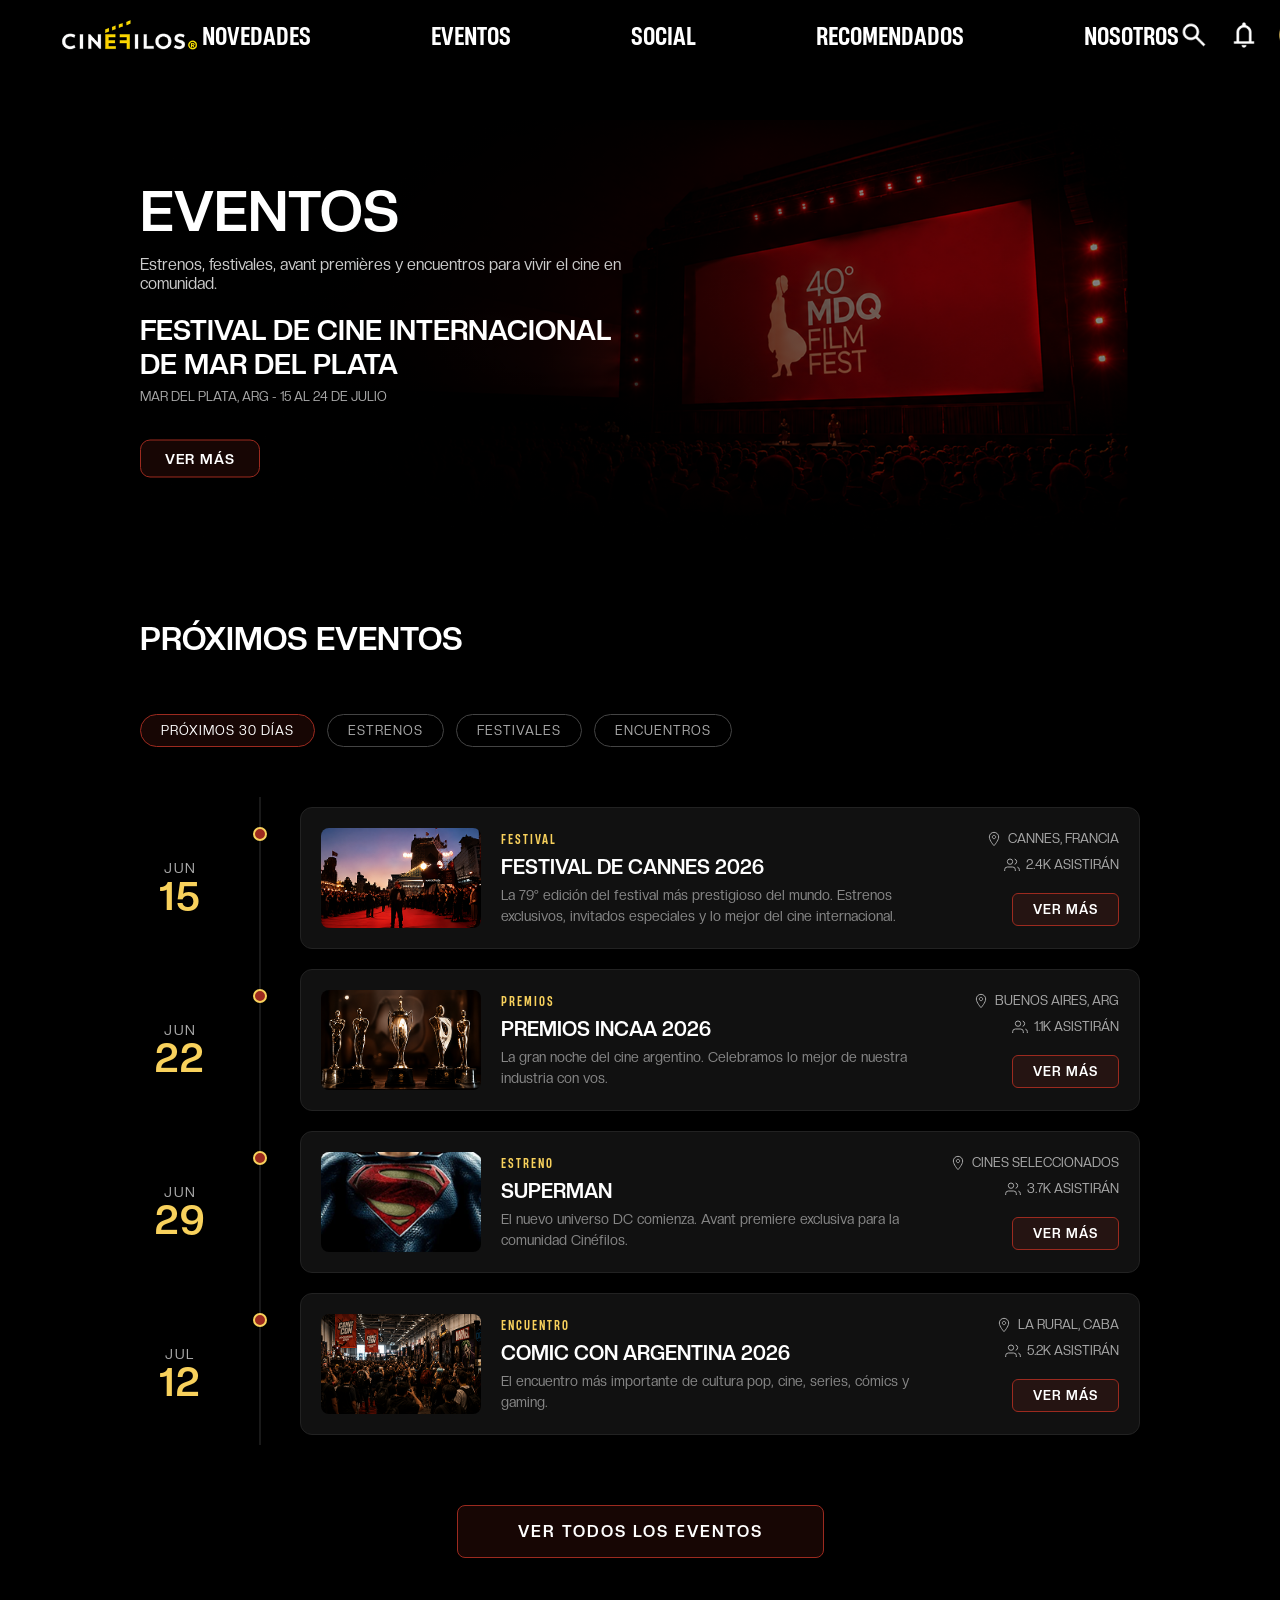
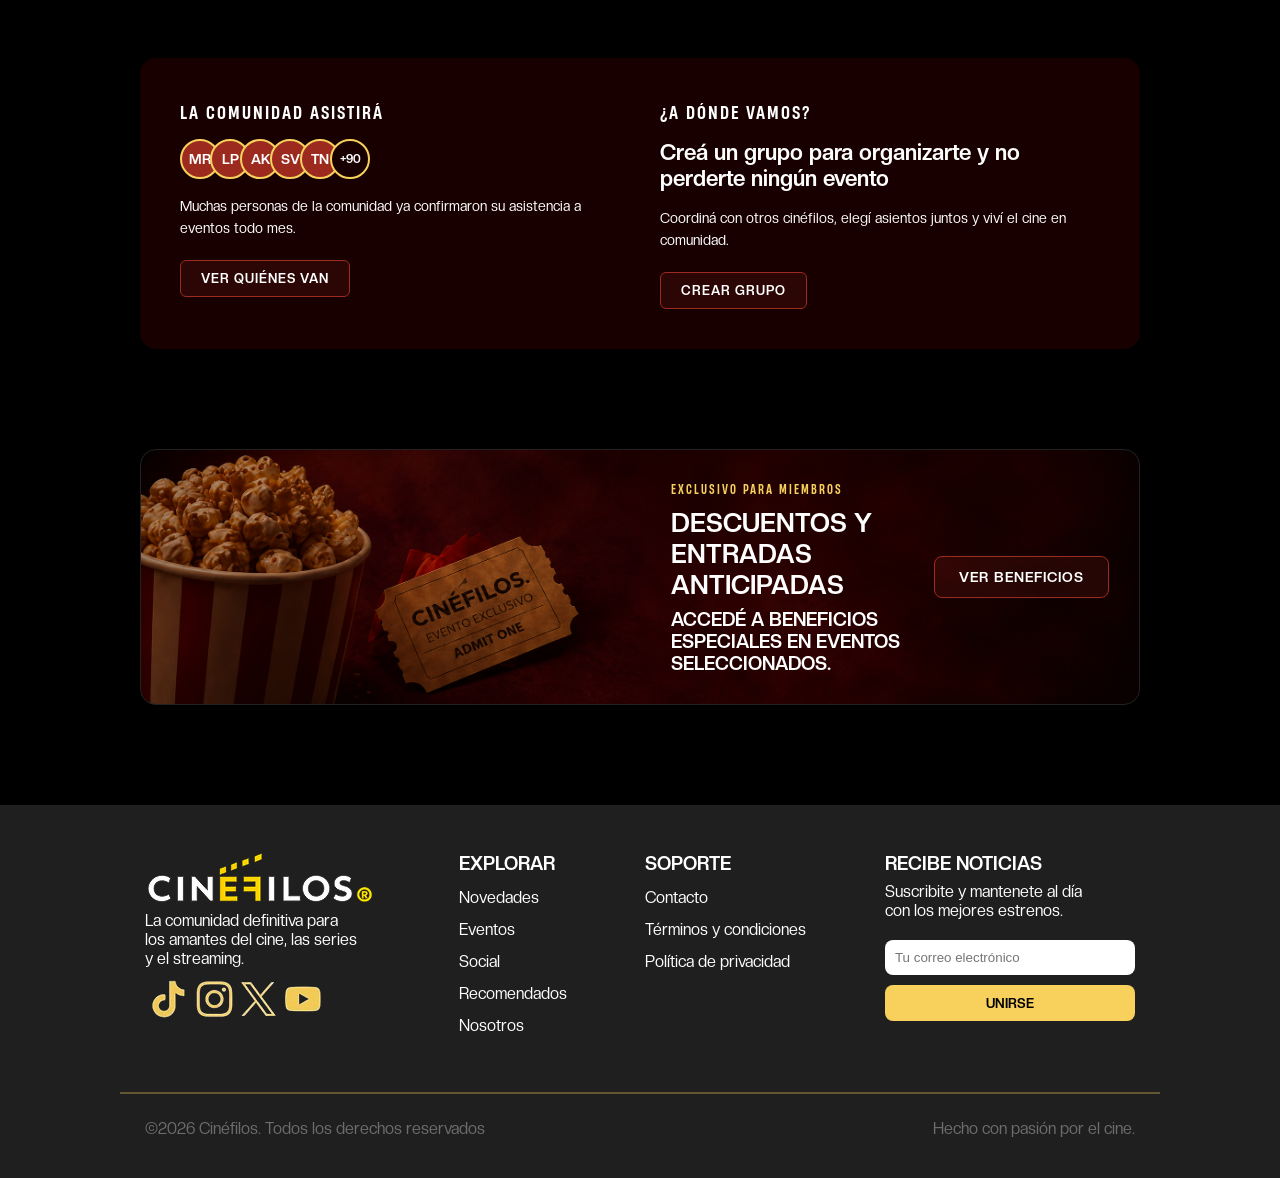
==== eventos.html @ 9929f5c8 "Add files via upload" ====
<html>

<head>
    <title>Cinéfilos Oficial</title>
    <link rel="icon" type="image/png" href="imagenes/logomobile.png">
    <meta charset="utf-8">
    <meta name="viewport" content="width=device-width, initial-scale=1.0">
    <meta name="description" content="Mi primera pagina web">
    <meta name="language" content="es">
    <link rel="stylesheet" href="estilo.css">
</head>

<body>
    <nav class="navbar">
        <div class="logo">
            <a href="index.html">
                <img src="imagenes/logo.png" alt="Logo">
            </a>
        </div>

        <ul class="menu">
            <li><a href="novedades.html">NOVEDADES</a></li>
            <li><a href="eventos.html">EVENTOS</a></li>
            <li><a href="#">SOCIAL</a></li>
            <li><a href="#">RECOMENDADOS</a></li>
            <li><a href="#">NOSOTROS</a></li>
        </ul>

        <div class="extras">
            <button id="btnBuscar">
                <img src="imagenes/lupa.png" alt="Buscar">
            </button>
            <input type="search" id="busqueda" placeholder="Buscar...">
            <a class="notif">
                <img src="imagenes/notifications.png" alt="Usuario">
            </a>
            <a class="usuario">
                <img src="imagenes/usuario.png" alt="Usuario">
            </a>
        </div>
    </nav>
    <main>

        <!-- HERO -->
        <section class="hero-eventos">
            <div class="hero-eventos-contenido">
                <h1>EVENTOS</h1>
                <p>Estrenos, festivales, avant premières y encuentros para vivir el cine en comunidad.</p>

                <h2>FESTIVAL DE CINE INTERNACIONAL DE MAR DEL PLATA</h2>
                <p class="meta">MAR DEL PLATA, ARG - 15 AL 24 DE JULIO</p>
                <a class="btn-vermás">VER MÁS</a>
            </div>
        </section>

        <!-- FILTROS -->


        <!-- PRÓXIMOS EVENTOS -->
        <h2 class="seccion-titulo">PRÓXIMOS EVENTOS</h2>
        <div class="filtros">
            <button class="filtro-btn activo">PRÓXIMOS 30 DÍAS</button>
            <button class="filtro-btn">ESTRENOS</button>
            <button class="filtro-btn">FESTIVALES</button>
            <button class="filtro-btn">ENCUENTROS</button>
        </div>

        <div class="timeline">

            <!-- EVENTO 1 -->
            <div class="evento-row">
                <div class="evento-fecha">
                    <span>JUN</span>
                    <span class="dia">15</span>
                </div>
                <div class="evento-linea">
                    <div class="evento-circulo"></div>
                </div>
                <div class="evento-card">
                    <img src="imagenes/evento1.png" alt="Festival de Cannes">
                    <div class="evento-info">
                        <span class="evento-tipo">FESTIVAL</span>
                        <h3>FESTIVAL DE CANNES 2026</h3>
                        <p>La 79° edición del festival más prestigioso del mundo. Estrenos exclusivos, invitados
                            especiales y lo mejor del cine internacional.</p>
                    </div>
                    <div class="evento-meta">
                        <div class="evento-meta-item">
                            <svg viewBox="0 0 24 24" fill="none" stroke-width="1.5">
                                <path
                                    d="M12 2C8.13 2 5 5.13 5 9c0 5.25 7 13 7 13s7-7.75 7-13c0-3.87-3.13-7-7-7zm0 9.5c-1.38 0-2.5-1.12-2.5-2.5s1.12-2.5 2.5-2.5 2.5 1.12 2.5 2.5-1.12 2.5-2.5 2.5z" />
                            </svg>
                            CANNES, FRANCIA
                        </div>
                        <div class="evento-meta-item">
                            <svg viewBox="0 0 24 24" fill="none" stroke-width="1.5">
                                <path d="M17 21v-2a4 4 0 0 0-4-4H5a4 4 0 0 0-4 4v2" />
                                <circle cx="9" cy="7" r="4" />
                                <path d="M23 21v-2a4 4 0 0 0-3-3.87" />
                                <path d="M16 3.13a4 4 0 0 1 0 7.75" />
                            </svg>
                            2.4K ASISTIRÁN
                        </div>
                        <button class="btn-ver">VER MÁS</button>
                    </div>
                </div>
            </div>

            <!-- EVENTO 2 -->
            <div class="evento-row">
                <div class="evento-fecha">
                    <span>JUN</span>
                    <span class="dia">22</span>
                </div>
                <div class="evento-linea">
                    <div class="evento-circulo"></div>
                </div>
                <div class="evento-card">
                    <img src="imagenes/evento2.png" alt="Premios INCAA">
                    <div class="evento-info">
                        <span class="evento-tipo">PREMIOS</span>
                        <h3>PREMIOS INCAA 2026</h3>
                        <p>La gran noche del cine argentino. Celebramos lo mejor de nuestra industria con vos.</p>
                    </div>
                    <div class="evento-meta">
                        <div class="evento-meta-item">
                            <svg viewBox="0 0 24 24" fill="none" stroke-width="1.5">
                                <path
                                    d="M12 2C8.13 2 5 5.13 5 9c0 5.25 7 13 7 13s7-7.75 7-13c0-3.87-3.13-7-7-7zm0 9.5c-1.38 0-2.5-1.12-2.5-2.5s1.12-2.5 2.5-2.5 2.5 1.12 2.5 2.5-1.12 2.5-2.5 2.5z" />
                            </svg>
                            BUENOS AIRES, ARG
                        </div>
                        <div class="evento-meta-item">
                            <svg viewBox="0 0 24 24" fill="none" stroke-width="1.5">
                                <path d="M17 21v-2a4 4 0 0 0-4-4H5a4 4 0 0 0-4 4v2" />
                                <circle cx="9" cy="7" r="4" />
                                <path d="M23 21v-2a4 4 0 0 0-3-3.87" />
                                <path d="M16 3.13a4 4 0 0 1 0 7.75" />
                            </svg>
                            1.1K ASISTIRÁN
                        </div>
                        <button class="btn-ver">VER MÁS</button>
                    </div>
                </div>
            </div>

            <!-- EVENTO 3 -->
            <div class="evento-row">
                <div class="evento-fecha">
                    <span>JUN</span>
                    <span class="dia">29</span>
                </div>
                <div class="evento-linea">
                    <div class="evento-circulo"></div>
                </div>
                <div class="evento-card">
                    <img src="imagenes/evento3.png" alt="Superman">
                    <div class="evento-info">
                        <span class="evento-tipo">ESTRENO</span>
                        <h3>SUPERMAN</h3>
                        <p>El nuevo universo DC comienza. Avant premiere exclusiva para la comunidad Cinéfilos.</p>
                    </div>
                    <div class="evento-meta">
                        <div class="evento-meta-item">
                            <svg viewBox="0 0 24 24" fill="none" stroke-width="1.5">
                                <path
                                    d="M12 2C8.13 2 5 5.13 5 9c0 5.25 7 13 7 13s7-7.75 7-13c0-3.87-3.13-7-7-7zm0 9.5c-1.38 0-2.5-1.12-2.5-2.5s1.12-2.5 2.5-2.5 2.5 1.12 2.5 2.5-1.12 2.5-2.5 2.5z" />
                            </svg>
                            CINES SELECCIONADOS
                        </div>
                        <div class="evento-meta-item">
                            <svg viewBox="0 0 24 24" fill="none" stroke-width="1.5">
                                <path d="M17 21v-2a4 4 0 0 0-4-4H5a4 4 0 0 0-4 4v2" />
                                <circle cx="9" cy="7" r="4" />
                                <path d="M23 21v-2a4 4 0 0 0-3-3.87" />
                                <path d="M16 3.13a4 4 0 0 1 0 7.75" />
                            </svg>
                            3.7K ASISTIRÁN
                        </div>
                        <button class="btn-ver">VER MÁS</button>
                    </div>
                </div>
            </div>

            <!-- EVENTO 4 -->
            <div class="evento-row">
                <div class="evento-fecha">
                    <span>JUL</span>
                    <span class="dia">12</span>
                </div>
                <div class="evento-linea">
                    <div class="evento-circulo"></div>
                </div>
                <div class="evento-card">
                    <img src="imagenes/evento4.png" alt="Comic Con">
                    <div class="evento-info">
                        <span class="evento-tipo">ENCUENTRO</span>
                        <h3>COMIC CON ARGENTINA 2026</h3>
                        <p>El encuentro más importante de cultura pop, cine, series, cómics y gaming.</p>
                    </div>
                    <div class="evento-meta">
                        <div class="evento-meta-item">
                            <svg viewBox="0 0 24 24" fill="none" stroke-width="1.5">
                                <path
                                    d="M12 2C8.13 2 5 5.13 5 9c0 5.25 7 13 7 13s7-7.75 7-13c0-3.87-3.13-7-7-7zm0 9.5c-1.38 0-2.5-1.12-2.5-2.5s1.12-2.5 2.5-2.5 2.5 1.12 2.5 2.5-1.12 2.5-2.5 2.5z" />
                            </svg>
                            LA RURAL, CABA
                        </div>
                        <div class="evento-meta-item">
                            <svg viewBox="0 0 24 24" fill="none" stroke-width="1.5">
                                <path d="M17 21v-2a4 4 0 0 0-4-4H5a4 4 0 0 0-4 4v2" />
                                <circle cx="9" cy="7" r="4" />
                                <path d="M23 21v-2a4 4 0 0 0-3-3.87" />
                                <path d="M16 3.13a4 4 0 0 1 0 7.75" />
                            </svg>
                            5.2K ASISTIRÁN
                        </div>
                        <button class="btn-ver">VER MÁS</button>
                    </div>
                </div>
            </div>

        </div>

        <!-- BOTON VER TODOS -->
        <button class="btn-ver-todos">VER TODOS LOS EVENTOS</button>

        <!-- SECCION COMUNIDAD -->
        <div class="seccion-comunidad">
            <div class="comunidad-bloque">
                <h3>LA COMUNIDAD ASISTIRÁ</h3>
                <div class="avatares">
                    <div class="avatar">MR</div>
                    <div class="avatar">LP</div>
                    <div class="avatar">AK</div>
                    <div class="avatar">SV</div>
                    <div class="avatar">TN</div>
                    <div class="avatar avatar-mas">+90</div>
                </div>
                <p>Muchas personas de la comunidad ya confirmaron su asistencia a eventos todo mes.</p>
                <button class="btn-comunidad">VER QUIÉNES VAN</button>
            </div>
            <div class="comunidad-bloque">
                <h3>¿A DÓNDE VAMOS?</h3>
                <h2>Creá un grupo para organizarte y no perderte ningún evento</h2>
                <p>Coordiná con otros cinéfilos, elegí asientos juntos y viví el cine en comunidad.</p>
                <button class="btn-comunidad">CREAR GRUPO</button>
            </div>
        </div>

        <!-- BANNER DESCUENTOS -->
        <div class="banner-descuentos">

            <div class="banner-info">
                <small>EXCLUSIVO PARA MIEMBROS</small>
                <h2>DESCUENTOS Y ENTRADAS ANTICIPADAS</h2>
                <h3>ACCEDÉ A BENEFICIOS ESPECIALES EN EVENTOS SELECCIONADOS.</h3>
            </div>
            <button class="btn-beneficios">VER BENEFICIOS</button>
        </div>

    </main>


    <footer class="footer">
        <div class="footer-arriba">
            <div class="footer-item">
                <img src="imagenes/logo.png">
                <p>La comunidad definitiva para <br>los amantes del cine, las series </br> y el streaming.</p>
                <img src="imagenes/redes.png">
            </div>
            <div class="footer-item espaciado">
                <h3>EXPLORAR</h3>
                <p>Novedades</p>
                <p>Eventos</p>
                <p>Social</p>
                <p>Recomendados</p>
                <p>Nosotros</p>
            </div>
            <div class="footer-item espaciado">
                <h3>SOPORTE</h3>
                <p>Contacto</p>
                <p>Términos y condiciones</p>
                <p>Política de privacidad</p>
            </div>
            <div class="footer-item">
                <h3 class="footer-item espaciado">RECIBE NOTICIAS</h3>
                <p>Suscribite y mantenete al día <br>con los mejores estrenos.</br></p>
                <input type="email" placeholder="Tu correo electrónico">
                <button>UNIRSE</button>
            </div>
        </div>



        <div class="footer-centro">
            <p>©2026 Cinéfilos. Todos los derechos reservados</p>
            <p class="textoizq">Hecho con pasión por el cine.</p>
        </div>
    </footer>
    <script src="script.js"></script>
</body>



</html>
---- estilo.css ----
@font-face {
    font-family: "Creato Display";
    src: url("fuentes/CreatoDisplay-Bold.otf");
}

@font-face {
    font-family: "Creato Display Regular";
    src: url("fuentes/CreatoDisplay-Regular.otf");
}

@font-face {
    font-family: "Heading Now Medium";
    src: url("fuentes/HeadingNowTrial-55Medium.ttf");
}

/* GENERAL */

* {
    margin: 0;
    padding: 0;
    box-sizing: border-box;
}

body {
    margin: 20px;
    background-color: black;
}

a {
    font-family: "Heading Now Medium";
}

p {
    font-family: "Creato Display Regular";
}

h1,
h2,
h3,
h4,
h5,
h6 {
    font-family: "Creato Display";
    color: white;
}

/* NAVBAR */

.navbar {
    position: fixed;
    top: 0;
    width: 100%;

    background-color: black;

    display: flex;
    justify-content: space-between;
    align-items: center;

    padding: 15px 40px;

    z-index: 1000;
}


.logo img {
    height: 40px;
    width: auto;
}

.menu {
    display: flex;
    gap: 120px;

    list-style: none;
}

.menu a {
    color: white;
    text-decoration: none;
    font-size: 25px;
}

.menu a:hover {
    color: #F8D15C;
}

.extras {
    display: flex;
    align-items: center;
    gap: 20px;
}

#btnBuscar {
    background: none;
    border: none;
    cursor: pointer;
}

#btnBuscar img {
    width: 30px;
    height: 30px;
}

#busqueda {
    display: none;

    width: 180px;
    padding: 8px 12px;

    border: 1px solid #444;
    border-radius: 10px;

    background-color: #222;
    color: white;
}

#busqueda::placeholder {
    color: #aaa;
}

.usuario img {
    width: 30px;
    height: 30px;
}

.notif img {
    width: 30px;
    height: 30px;
}

/* CONTENIDO */

main {
    padding: 40px;
    margin-top: 80px;
}

.slide {
    display: none;
    width: 100%;
    height: 100%;
}

.slide.activo {
    display: block;
}


.hero-carousel {
    position: relative;
    height: 500px;
    margin-bottom: 150px;
}

.hero-carousel img {
    width: 100%;
    height: 100%;
    object-fit: cover;
    border-radius: 15px;
}

.hero-carousel h2 {
    bottom: 30px;
    left: 30px;
    color: white;
    background-color: black;
    padding: 5px 10px;
}

.etiqueta {
    background-color: #F8D15C !important;
    color: black !important;
    display: inline-block !important;
}

.texto-carrusel {
    position: absolute;
    bottom: 30px;
    left: 30px;
    z-index: 1;
    display: inline-flex;
    flex-direction: column;
    gap: 5px;
    align-items: flex-start;
}

.flecha {
    background: none;
    border: none;
    cursor: pointer;
    position: absolute;
    top: 50%;
    transform: translateY(-50%);
}

.izquierda {
    left: 20px;
}

.derecha {
    right: 20px;
}



.cards {
    display: flex;
    gap: 80px;
    margin-bottom: 150px;
    justify-content: space-between;
}

.cards img {
    flex: 1;
    object-fit: cover;

}

.card {
    position: relative;
    flex: 1;
}

.card img {
    width: 100%;
    height: 250px;
    object-fit: cover;
    border-radius: 10px;
}

.texto-card {

    position: absolute;
    bottom: 15px;
    left: 15px;
    z-index: 1;
    display: inline-flex;
    flex-direction: column;
    gap: 5px;
    align-items: flex-start;
}

.texto-card h3 {
    background-color: black;
    padding: 5px 10px;
}

.texto-card .etiqueta {
    background-color: #F8D15C !important;
    color: black !important;
    display: inline-block !important;
}



.cardstendencia {
    display: flex;
}


.cards button {
    width: 250px;
}



.peliculas {
    margin-bottom: 150px;
}







.cardstendencia {
    margin-top: 40px;
    gap: 120px;
}

.cardstendencia img {
    width: auto;
    height: auto;
}

.flechaaderecha {
    background: none;
    border: none;
    cursor: pointer;
}

.noticia {
    position: relative;

}


.grid-noticias {
    display: grid;
    grid-template-columns: 1fr 1fr;
    gap: 80px;
    margin-top: 40px;
    margin-bottom: 150px;
}

.noticia img {
    width: 100%;
    aspect-ratio: 1 / 1;
    object-fit: cover;
    border-radius: 10px;
    max-height: 450px;
}


.noticia .texto-carrusel {
    bottom: 15px;
    left: 15px;
}

.noticia .texto-carrusel h2 {
    background-color: black;
    padding: 5px 10px;
}
/*.noticiaprincipal {
    background-image: url(imagenes/fondo.png);
      margin-left: -120px;
    margin-right: -120px;
    padding-left: 120px;
    padding-right: 120px;
}*/

/* HERO EVENTOS */
.hero-eventos {
    position: relative;
    height: 420px;
    margin-bottom: 80px;
    border-radius: 15px;
    overflow: hidden;
    background-image: url('imagenes/fondo.png');
    background-size: cover;
    background-position: center;
}

.hero-eventos::before {
    content: '';
    position: absolute;
    inset: 0;
    background: linear-gradient(to right, rgba(0, 0, 0, 0.85) 40%, rgba(0, 0, 0, 0.2));
    z-index: 1;
}

.hero-eventos-contenido {
    position: absolute;
    top: 50%;
    transform: translateY(-50%);
    z-index: 2;
    max-width: 500px;
}

.hero-eventos-contenido h1 {
    font-size: 56px;
    color: white;
    line-height: 1;
    margin-bottom: 16px;
}

.hero-eventos-contenido p {
    color: #ccc;
    font-size: 16px;
    margin-bottom: 20px;
}

.hero-eventos-contenido .badge-evento {
    display: inline-block;
    background-color: #F8D15C;
    color: black;
    font-family: "Creato Display";
    font-size: 13px;
    padding: 4px 12px;
    border-radius: 4px;
    margin-bottom: 12px;
}

.hero-eventos-contenido h2 {
    color: white;
    font-size: 28px;
}

.hero-eventos-contenido .meta {
    color: #aaa;
    font-size: 13px;
    margin-top: 8px;
}

.btn-vermás {
    display: inline-block;
    margin-top: 16px;
    padding: 10px 24px;
    background-color: transparent;
    border: 1px solid #9C2A1F;
    background-color: rgba(156, 42, 31, 0.15);
    color: #ffffff;
    font-family: "Creato Display";
    font-size: 14px;
    border-radius: 6px;
    cursor: pointer;
    letter-spacing: 1px;
    text-decoration: none;
    border-radius: 10px;
}

.btn-vermás:hover {
    border-color: #F8D15C;
    background-color: #F8D15C;
    color: #000000;

}

/* FILTROS */
.filtros {
    display: flex;
    gap: 12px;
    margin-bottom: 50px;
    flex-wrap: wrap;
}

.filtro-btn {
    padding: 8px 20px;
    border: 1px solid #444;
    background: transparent;
    color: #aaa;
    font-family: "Creato Display Regular";
    font-size: 13px;
    border-radius: 20px;
    cursor: pointer;
    letter-spacing: 1px;
}

.filtro-btn.activo {
    border-color: #9C2A1F;
    color: #ffffff;
    background-color: rgba(156, 42, 31, 0.15);
}

.filtro-btn:hover {
    border-color: #F8D15C;
    color: #F8D15C;
}

/* SECCION PROXIMOS EVENTOS */
.seccion-titulo {
    color: white;
    font-size: 32px;
    margin-bottom: 40px;

    padding-bottom: 16px;
}

/* TIMELINE */
.timeline {
    display: flex;
    flex-direction: column;
    gap: 0;
    margin-bottom: 60px;
}

.evento-row {
    display: grid;
    grid-template-columns: 80px 40px 1fr;
    gap: 0 20px;
    align-items: stretch;
    min-height: 140px;
}

.evento-fecha {
    display: flex;
    flex-direction: column;
    align-items: center;
    justify-content: center;
    padding-top: 20px;
}

.evento-fecha span {
    color: #aaa;
    font-family: "Creato Display Regular";
    font-size: 14px;
    letter-spacing: 2px;
}

.evento-fecha .dia {
    color: #F8D15C;
    font-family: "Creato Display";
    font-size: 40px;
    line-height: 1;
}

.evento-linea {
    display: flex;
    flex-direction: column;
    align-items: center;
    position: relative;
}

.evento-linea::before {
    content: '';
    position: absolute;
    top: 0;
    bottom: 0;
    left: 50%;
    transform: translateX(-50%);
    width: 1px;
    background-color: #333;
}

.evento-circulo {
    width: 14px;
    height: 14px;
    border-radius: 50%;
    background-color: #9C2A1F;
    border: 2px solid #F8D15C;
    position: relative;
    z-index: 1;
    margin-top: 30px;
    flex-shrink: 0;
}

.evento-card {
    background-color: #111;
    border: 1px solid #222;
    border-radius: 12px;
    padding: 20px;
    margin: 10px 0;
    display: grid;
    grid-template-columns: 160px 1fr auto;
    gap: 20px;
    align-items: center;
}

.evento-card img {
    width: 160px;
    height: 100px;
    object-fit: cover;
    border-radius: 8px;
}

.evento-info {
    display: flex;
    flex-direction: column;
    gap: 6px;
}

.evento-tipo {
    color: #F8D15C;
    font-family: "Heading Now Medium";
    font-size: 12px;
    letter-spacing: 2px;
}

.evento-info h3 {
    color: white;
    font-size: 20px;
}

.evento-info p {
    color: #888;
    font-size: 14px;
    line-height: 1.5;
}

.evento-meta {
    display: flex;
    flex-direction: column;
    gap: 10px;
    align-items: flex-end;
    min-width: 180px;
}

.evento-meta-item {
    display: flex;
    align-items: center;
    gap: 6px;
    color: #aaa;
    font-family: "Creato Display Regular";
    font-size: 13px;
}

.evento-meta-item svg {
    width: 16px;
    height: 16px;
    stroke: #aaa;
}

.btn-ver {
    margin-top: 10px;
    padding: 8px 20px;
    background-color: rgba(156, 42, 31, 0.15);
    border: 1px solid #9C2A1F;
    color: white;
    font-family: "Creato Display";
    font-size: 13px;
    border-radius: 6px;
    cursor: pointer;
    letter-spacing: 1px;
}

.btn-ver:hover {
    background-color: #F8D15C;
    border: 1px solid #F8D15C;
    color: #000000;
}

/* BOTON VER TODOS */
.btn-ver-todos {
    display: block;
    width: fit-content;
    margin: 0 auto 100px;
    padding: 16px 60px;
    background-color: rgba(156, 42, 31, 0.15);
    border: 1px solid #9C2A1F;
    color: white;
    font-family: "Creato Display";
    font-size: 16px;
    border-radius: 8px;
    cursor: pointer;
    letter-spacing: 2px;
}

.btn-ver-todos:hover {
    background-color: #F8D15C;
    border: 1px solid #F8D15C;
    color: #000000;
}

/* SECCION COMUNIDAD */
.seccion-comunidad {
    display: grid;
    grid-template-columns: 1fr 1fr;
    gap: 40px;
    margin-bottom: 100px;
    background-color: #180000;

    border-radius: 16px;
    padding: 40px;
}

.comunidad-bloque h3 {
    color: #ffffff;
    font-size: 18px;
    font-weight: 500;
    letter-spacing: 2px;
    margin-bottom: 12px;
    font-family: "Heading Now Medium";
}

.comunidad-bloque h2 {
    color: white;
    font-size: 22px;
    margin-bottom: 16px;
}

.comunidad-bloque p {
    color: #ffffff;
    font-size: 14px;
    margin-bottom: 20px;
    line-height: 1.6;
}

.avatares {
    display: flex;
    align-items: center;
    gap: -8px;
    margin-bottom: 16px;
}

.avatar {
    width: 40px;
    height: 40px;
    border-radius: 50%;
    background-color: #9C2A1F;
    border: 2px solid #F8D15C;
    margin-right: -10px;
    overflow: hidden;
    display: flex;
    align-items: center;
    justify-content: center;
    color: white;
    font-size: 14px;
    font-family: "Creato Display";
}

.avatar-mas {
    background-color: #180000;
    color: #ffffff;
    font-size: 12px;
}

.btn-comunidad {
    padding: 10px 20px;
    background-color: rgba(156, 42, 31, 0.15);
    border: 1px solid #9C2A1F;
    color: white;
    font-family: "Creato Display";
    font-size: 13px;
    border-radius: 6px;
    cursor: pointer;
    letter-spacing: 1px;
}

.btn-comunidad:hover {
    background-color: #F8D15C;
    border: 1px solid #F8D15C;
    color: #000000;
}

/* BANNER DESCUENTOS */
.banner-descuentos {
    position: relative;
    border-radius: 16px;
    overflow: hidden;
    margin-bottom: 80px;
    min-height: 180px;
    background-image: url(imagenes/descuento.png);
    background-size: cover;
    background-position: center;
    background-repeat: no-repeat;
    border: 1px solid #222;
    display: grid;
    grid-template-columns: 1fr auto;
    align-items: center;
    gap: 30px;
    padding: 30px;
}



.banner-info {
    display: flex;
    justify-content: left;
    align-items: left;
    flex-direction: column;
    gap: 8px;
    margin-left: 500px;
}

.banner-info small {
    color: #F8D15C;
    font-family: "Heading Now Medium";
    font-size: 12px;
    letter-spacing: 2px;
}

.banner-info h2 {
    color: white;
    font-size: 26px;
}

.banner-info p {
    color: #666;
    font-size: 14px;
}

.btn-beneficios {
    padding: 12px 24px;
    background-color: rgba(156, 42, 31, 0.15);
    border: 1px solid #9C2A1F;
    color: white;
    font-family: "Creato Display";
    font-size: 14px;
    border-radius: 8px;
    cursor: pointer;
    letter-spacing: 1px;
    white-space: nowrap;
}

.btn-beneficios:hover {
    background-color: #F8D15C;
    border: #F8D15C;
    color: #000000;
}








  /*  DESTACADO  */
        .destacado {
            position: relative;
            border-radius: 15px;
            overflow: hidden;
            margin-bottom: 80px;
        }
 
        .destacado img {
            width: 100%;
            height: 500px;
            object-fit: cover;
            display: block;
        }
 
        .destacado .texto-carrusel h2 {
            background-color: black;
            padding: 5px 10px;
        }
 
        /* PRÓXIMOS ESTRENOS  */
        .proximos-estrenos {
            margin-bottom: 100px;
        }
 
        .proximos-estrenos h2 {
           
            margin-bottom: 40px;
        }
 
        .timeline-linea {
            position: relative;
            display: flex;
            gap: 250px;
        }
 
        .timeline-linea::before {
            content: '';
            position: absolute;
            top: 10px;
            left: 0;
            right: 0;
            height: 2px;
            background-color: #333;
        }
 
        .estreno-card {
            display: flex;
            flex-direction: column;
            align-items: center;
            flex: 1;
            max-width: 300px;
           
          
        }
 
        .estreno-punto {
            width: 14px;
            height: 14px;
            border-radius: 50%;
            background-color: #9C2A1F;
            border: 2px solid #F8D15C;
            margin-bottom: 12px;
            position: relative;
            z-index: 1;
            flex-shrink: 0;
            
        }
 
        .estreno-fecha {
            background-color: #111;
            border: 1px solid #333;
            border-radius: 8px;
            padding: 8px 12px;
            text-align: center;
            width: 100%;
            margin-bottom: 12px;
        }
 
        .estreno-fecha .dia {
            font-family: "Creato Display";
            font-size: 28px;
            color: white;
            line-height: 1;
        }
 
        .estreno-fecha .mes {
            font-family: "Creato Display";
            font-size: 12px;
            color: white;
            letter-spacing: 1px;
        }
 
        .estreno-fecha .anio {
            font-family: "Creato Display Regular";
            font-size: 11px;
            color: #666;
        }
 
        .estreno-poster {
            width: 100%;
           height: 250px;
            object-fit:fill ;
            border-radius: 8px;
        }
 
        .estreno-titulo {
            font-family: "Creato Display";
            font-size: 11px;
            color: white;
            text-align: center;
            margin-top: 8px;
            text-transform: uppercase;
            letter-spacing: 0.5px;
        }






/* FOOTER */

.footer {
    background-color: rgb(31, 31, 31);
    margin: -20px;
    padding: 40px;
}

.footer-arriba {
    color: white;
}

.footer-centro {
    color: #6E6D6D;
}

.footer-arriba {
    display: flex;
    justify-content: space-between;
    gap: 40px;

    color: white;
}

.espaciado {
    line-height: 2;
}

.footer-item input {
    width: 250px;
    padding: 10px;
    margin-top: 20px;
    border-radius: 8px;
    border: none;
}

.footer-item button {
    background-color: #F8D15C;
    display: block;
    width: 250px;
    margin-top: 10px;
    padding: 10px;
    font-family: "Creato Display";
    border-radius: 8px;
    cursor: pointer;
    border: none;
}

.footer-centro {
    border-top: 2px solid rgba(248, 209, 92, 0.3);
    padding-top: 25px;
    margin-top: 50px;
    display: flex;
    justify-content: space-between;

}

.footer-arriba,
.footer-centro {
    padding-left: 25px;
    padding-right: 25px;
}

main,
.footer {
    padding-left: 120px;
    padding-right: 120px;
}
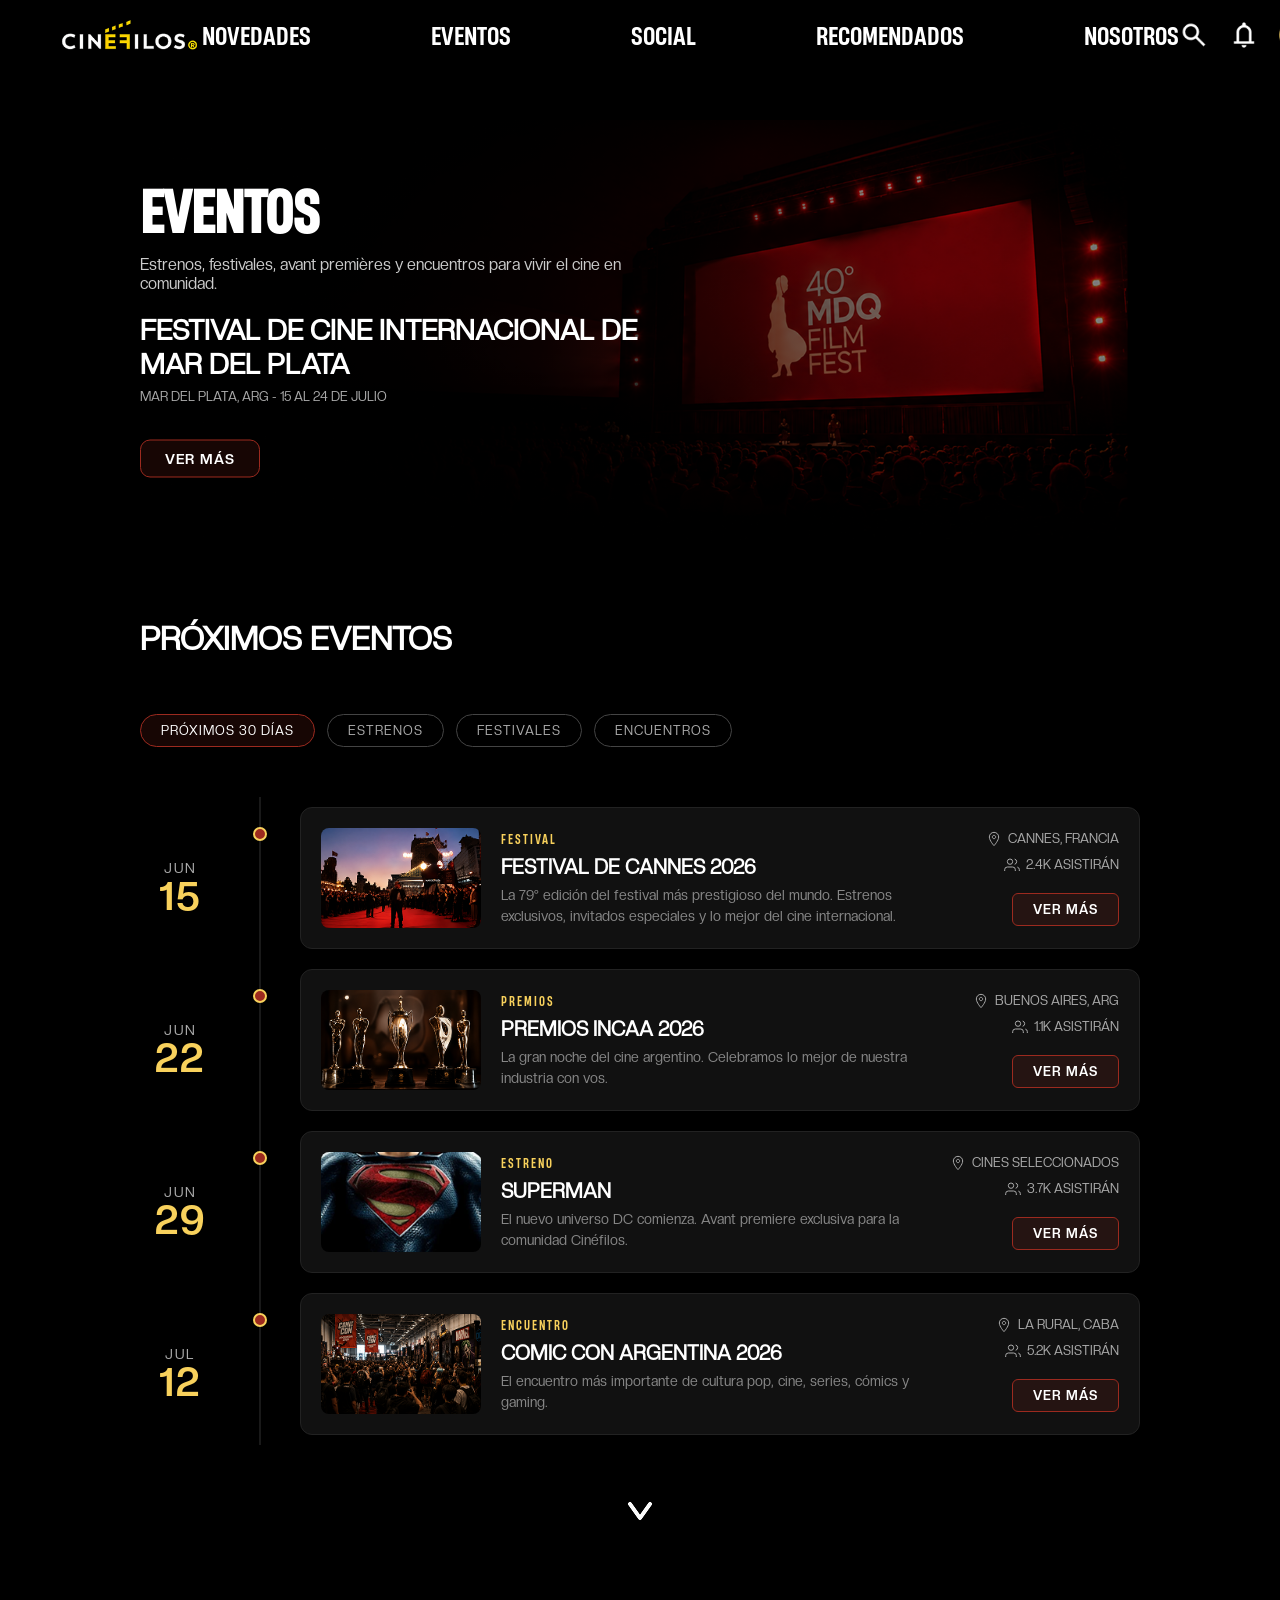
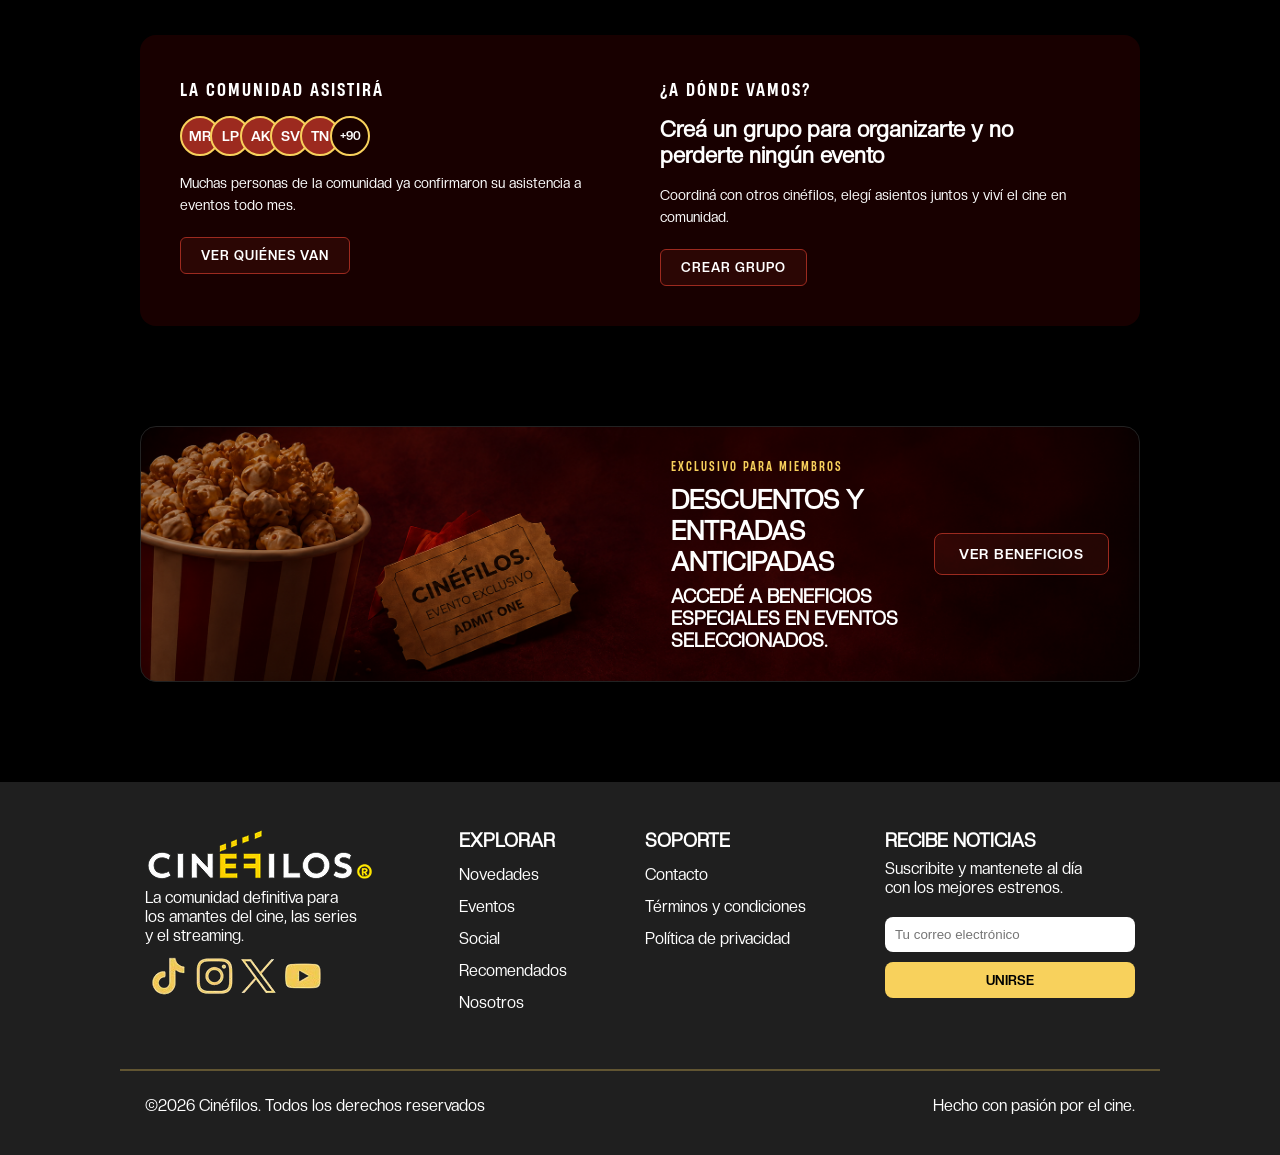
==== commit f5c22e4d: "Add files via upload" ====
--- a/eventos.html
+++ b/eventos.html
@@ -21,7 +21,7 @@
         <ul class="menu">
             <li><a href="novedades.html">NOVEDADES</a></li>
             <li><a href="eventos.html">EVENTOS</a></li>
-            <li><a href="#">SOCIAL</a></li>
+            <li><a href="social.html">SOCIAL</a></li>
             <li><a href="#">RECOMENDADOS</a></li>
             <li><a href="#">NOSOTROS</a></li>
         </ul>
@@ -223,7 +223,7 @@
         </div>
 
         <!-- BOTON VER TODOS -->
-        <button class="btn-ver-todos">VER TODOS LOS EVENTOS</button>
+        <button class="btn-ver-todos"><img src="imagenes/flechaderecha.png" alt="siguiente"></button>
 
         <!-- SECCION COMUNIDAD -->
         <div class="seccion-comunidad">
--- a/estilo.css
+++ b/estilo.css
@@ -30,17 +30,18 @@
     font-family: "Heading Now Medium";
 }
 
-p {
-    font-family: "Creato Display Regular";
-}
-
-h1,
 h2,
 h3,
 h4,
 h5,
-h6 {
-    font-family: "Creato Display";
+h6,
+p {
+    font-family: "Creato Display Regular";
+    color: white;
+}
+
+h1 {
+    font-family: "Heading Now Medium";
     color: white;
 }
 
@@ -150,7 +151,7 @@
 .hero-carousel {
     position: relative;
     height: 500px;
-    margin-bottom: 150px;
+    margin-bottom: 100px;
 }
 
 .hero-carousel img {
@@ -207,7 +208,7 @@
 .cards {
     display: flex;
     gap: 80px;
-    margin-bottom: 150px;
+    margin-bottom: 70px;
     justify-content: space-between;
 }
 
@@ -266,7 +267,7 @@
 
 
 .peliculas {
-    margin-bottom: 150px;
+    margin-bottom: 80px;
 }
 
 
@@ -302,7 +303,7 @@
     grid-template-columns: 1fr 1fr;
     gap: 80px;
     margin-top: 40px;
-    margin-bottom: 150px;
+    margin-bottom: 100px;
 }
 
 .noticia img {
@@ -323,6 +324,7 @@
     background-color: black;
     padding: 5px 10px;
 }
+
 /*.noticiaprincipal {
     background-image: url(imagenes/fondo.png);
       margin-left: -120px;
@@ -463,7 +465,7 @@
     display: flex;
     flex-direction: column;
     gap: 0;
-    margin-bottom: 60px;
+    margin-bottom: 100px;
 }
 
 .evento-row {
@@ -615,22 +617,16 @@
 .btn-ver-todos {
     display: block;
     width: fit-content;
-    margin: 0 auto 100px;
-    padding: 16px 60px;
-    background-color: rgba(156, 42, 31, 0.15);
-    border: 1px solid #9C2A1F;
-    color: white;
-    font-family: "Creato Display";
-    font-size: 16px;
-    border-radius: 8px;
+    margin: -60 auto;
+
+    background-color: none;
+
     cursor: pointer;
-    letter-spacing: 2px;
-}
-
-.btn-ver-todos:hover {
-    background-color: #F8D15C;
-    border: 1px solid #F8D15C;
-    color: #000000;
+    background: none;
+    border: none;
+    cursor: pointer;
+    transform: rotate(90deg);
+    margin-bottom: 100px;
 }
 
 /* SECCION COMUNIDAD */
@@ -787,127 +783,574 @@
 
 
 
-  /*  DESTACADO  */
-        .destacado {
-            position: relative;
-            border-radius: 15px;
-            overflow: hidden;
-            margin-bottom: 80px;
-        }
- 
-        .destacado img {
-            width: 100%;
-            height: 500px;
-            object-fit: cover;
-            display: block;
-        }
- 
-        .destacado .texto-carrusel h2 {
-            background-color: black;
-            padding: 5px 10px;
-        }
- 
-        /* PRÓXIMOS ESTRENOS  */
-        .proximos-estrenos {
-            margin-bottom: 100px;
-        }
- 
-        .proximos-estrenos h2 {
-           
-            margin-bottom: 40px;
-        }
- 
-        .timeline-linea {
-            position: relative;
-            display: flex;
-            gap: 250px;
-        }
- 
-        .timeline-linea::before {
-            content: '';
-            position: absolute;
-            top: 10px;
-            left: 0;
-            right: 0;
-            height: 2px;
-            background-color: #333;
-        }
- 
-        .estreno-card {
-            display: flex;
-            flex-direction: column;
-            align-items: center;
-            flex: 1;
-            max-width: 300px;
-           
-          
-        }
- 
-        .estreno-punto {
-            width: 14px;
-            height: 14px;
-            border-radius: 50%;
-            background-color: #9C2A1F;
-            border: 2px solid #F8D15C;
-            margin-bottom: 12px;
-            position: relative;
-            z-index: 1;
-            flex-shrink: 0;
-            
-        }
- 
-        .estreno-fecha {
-            background-color: #111;
-            border: 1px solid #333;
-            border-radius: 8px;
-            padding: 8px 12px;
-            text-align: center;
-            width: 100%;
-            margin-bottom: 12px;
-        }
- 
-        .estreno-fecha .dia {
-            font-family: "Creato Display";
-            font-size: 28px;
-            color: white;
-            line-height: 1;
-        }
- 
-        .estreno-fecha .mes {
-            font-family: "Creato Display";
-            font-size: 12px;
-            color: white;
-            letter-spacing: 1px;
-        }
- 
-        .estreno-fecha .anio {
-            font-family: "Creato Display Regular";
-            font-size: 11px;
-            color: #666;
-        }
- 
-        .estreno-poster {
-            width: 100%;
-           height: 250px;
-            object-fit:fill ;
-            border-radius: 8px;
-        }
- 
-        .estreno-titulo {
-            font-family: "Creato Display";
-            font-size: 11px;
-            color: white;
-            text-align: center;
-            margin-top: 8px;
-            text-transform: uppercase;
-            letter-spacing: 0.5px;
-        }
-
-
-
-
-
-
+/*  DESTACADO  */
+.destacado {
+    position: relative;
+    border-radius: 16px;
+    overflow: hidden;
+    margin-bottom: 100px;
+}
+
+.destacado img {
+    width: 100%;
+    height: 500px;
+    object-fit: cover;
+    display: block;
+}
+
+.destacado .texto-carrusel h2 {
+    background-color: black;
+    padding: 5px 10px;
+}
+
+/* PRÓXIMOS ESTRENOS  */
+.proximos-estrenos {
+    margin-bottom: 100px;
+}
+
+.proximos-estrenos h2 {
+
+    margin-bottom: 40px;
+}
+
+.timeline-linea {
+    position: relative;
+    display: flex;
+    gap: 250px;
+}
+
+.timeline-linea::before {
+    content: '';
+    position: absolute;
+    top: 10px;
+    left: 0;
+    right: 0;
+    height: 2px;
+    background-color: #333;
+}
+
+.estreno-card {
+    display: flex;
+    flex-direction: column;
+    align-items: center;
+    flex: 1;
+    max-width: 300px;
+
+
+}
+
+.estreno-punto {
+    width: 14px;
+    height: 14px;
+    border-radius: 50%;
+    background-color: #9C2A1F;
+    border: 2px solid #F8D15C;
+    margin-bottom: 12px;
+    position: relative;
+    z-index: 1;
+    flex-shrink: 0;
+
+}
+
+.estreno-fecha {
+    background-color: #111;
+    border: 1px solid #333;
+    border-radius: 8px;
+    padding: 8px 12px;
+    text-align: center;
+    width: 100%;
+    margin-bottom: 12px;
+}
+
+.estreno-fecha .dia {
+    font-family: "Creato Display";
+    font-size: 28px;
+    color: white;
+    line-height: 1;
+}
+
+.estreno-fecha .mes {
+    font-family: "Creato Display";
+    font-size: 12px;
+    color: white;
+    letter-spacing: 1px;
+}
+
+.estreno-fecha .anio {
+    font-family: "Creato Display Regular";
+    font-size: 11px;
+    color: #666;
+}
+
+.estreno-poster {
+    width: 100%;
+    height: 250px;
+    object-fit: fill;
+    border-radius: 8px;
+}
+
+.estreno-titulo {
+    font-family: "Creato Display";
+    font-size: 11px;
+    color: white;
+    text-align: center;
+    margin-top: 8px;
+    text-transform: uppercase;
+    letter-spacing: 0.5px;
+}
+
+.opiniones {
+    margin-top: 40px;
+    margin-bottom: 100px;
+}
+
+.opiniones h2 {
+    margin-bottom: 40px;
+}
+
+.opiniones-cards {
+    display: flex;
+    gap: 130px;
+}
+
+.review-card {
+    width: 450px;
+    flex: none;
+    background-color: #303136;
+    border-radius: 4px;
+    overflow: hidden;
+}
+
+/* PARTE SUPERIOR */
+
+.review-top {
+    height: 260px;
+    position: relative;
+}
+
+.review-top img {
+    position: absolute;
+    left: 15px;
+    right: 15px;
+    bottom: -60px;
+
+    width: calc(100% - 30px);
+    height: 270px;
+
+    object-fit: cover;
+    border-radius: 4px;
+}
+
+.review-bottom {
+    padding: 80px 15px 15px;
+}
+
+/* PARTE SUPERIOR */
+
+.review-top {
+    height: 260px;
+    position: relative;
+}
+
+.review-top img {
+    position: absolute;
+    left: 15px;
+    right: 15px;
+    bottom: -60px;
+
+    width: calc(100% - 30px);
+    height: 300px;
+
+    object-fit: cover;
+    border-radius: 4px;
+}
+
+.review-bottom {
+    padding: 80px 15px 15px;
+}
+
+.review-bottom h3 {
+    font-size: 18px;
+    letter-spacing: 4px;
+    margin-bottom: 5px;
+}
+
+.review-tipo {
+    display: inline-block;
+
+    padding: 4px 8px;
+
+    border: 1px solid #555;
+    border-radius: 4px;
+
+    color: #777;
+    font-size: 11px;
+
+    font-family: "Creato Display Regular";
+}
+
+.review-linea {
+    height: 1px;
+    background-color: #777;
+    margin: 12px 0;
+}
+
+.review-score {
+    display: flex;
+    justify-content: space-between;
+    align-items: center;
+}
+
+.review-texto h4 {
+    font-size: 11px;
+    letter-spacing: 1px;
+    margin-bottom: 2px;
+}
+
+.review-texto p {
+    font-size: 9px;
+    color: #999;
+    letter-spacing: 1px;
+}
+
+.review-numero {
+    width: 48px;
+    height: 40px;
+
+    display: flex;
+    justify-content: center;
+    align-items: center;
+
+    font-family: "Creato Display";
+    font-size: 22px;
+
+    color: black;
+
+    border-radius: 3px;
+}
+
+/* BARRA */
+
+.review-barra {
+    display: flex;
+    gap: 3px;
+    margin-top: 10px;
+}
+
+.review-barra div {
+    height: 6px;
+    border-radius: 20px;
+}
+
+/* COLORES */
+
+.amarillo {
+    background-color: #F8D15C;
+}
+
+.rojo {
+    background-color: #9C2A1F;
+}
+
+.verde {
+    background-color: #176E1F;
+}
+
+
+.timeline-home h2 {
+    margin-bottom: 40px;
+}
+
+.botones {
+    display: flex;
+    margin-top: 40px;
+    gap: 20px;
+}
+
+.proximos-eventos h2 {
+    margin-bottom: 40px;
+}
+
+img.borde {
+    border: 2px solid #ffffff;
+}
+
+.comentarios {
+    margin-bottom: 100px;
+}
+
+.comentarios h2 {
+    margin-bottom: 40px;
+}
+
+.comentarios-grid {
+    display: flex;
+    gap: 120px;
+
+}
+
+.comentario-card {
+    border: 3px solid #9C2A1F;
+    background-color: #1a1a1a;
+
+    border-radius: 16px;
+    padding: 16px;
+    display: flex;
+    gap: 14px;
+    width: 750px;
+    height: 300px;
+}
+
+.comentario-card img {
+    border: 3px solid #9C2A1F;
+    width: 180px;
+    height: 230px;
+    object-fit: FIT;
+    border-radius: 8px;
+    flex-shrink: 0;
+}
+
+.comentario-info {
+    display: flex;
+    flex-direction: column;
+    gap: 5px;
+    flex: 1;
+}
+
+.comentario-usuario {
+    color: white;
+    font-family: "Creato Display";
+    font-size: 24px;
+}
+
+.comentario-tiempo {
+    color: #666;
+    font-family: "Creato Display Regular";
+    font-size: 13px;
+}
+
+.comentario-estrellas {
+    color: #F8D15C;
+    font-size: 24px;
+}
+
+.comentario-texto {
+    color: #aaa;
+    font-family: "Creato Display Regular";
+    font-size: 18px;
+    line-height: 1.5;
+}
+
+.comentario-acciones {
+    border: none;
+    margin-top: auto;
+    display: flex;
+    align-items: center;
+    gap: 10px;
+
+}
+
+.comentario-acciones img {
+    border: none;
+
+
+}
+
+.comentario-like {
+    background: none;
+    border: none;
+    color: #ffffff;
+    font-size: 20px;
+    cursor: pointer;
+}
+
+.comentario-responder {
+    background: none;
+    border: none;
+    color: #ffffff;
+    font-size: 16px;
+    cursor: pointer;
+}
+
+.comentario-guardar {
+    background: none;
+    border: none;
+    color: #ffffff;
+    font-size: 20px;
+    cursor: pointer;
+    margin-left: auto;
+}
+
+.comentario-acciones button img {
+    width: 20px;
+    height: 20px;
+    vertical-align: middle;
+    position: relative;
+    top: -1px;
+}
+
+.resenas {
+    margin-bottom: 100px;
+}
+
+.resenas h2 {
+    margin-bottom: 40px;
+}
+
+.resenas-grid {
+    display: flex;
+    gap: 120px;
+}
+
+.resena-card {
+    background-color: #1a1a1a;
+    border: 3px solid #9C2A1F;
+    border-radius: 16px;
+    display: flex;
+    width: 750px;
+    height: 300px;
+    overflow: hidden;
+}
+
+.resena-card>img {
+    border: 3px solid #9C2A1F;
+    width: 180px;
+    height: 230px;
+    object-fit: fit;
+    border-radius: 8px;
+    flex-shrink: 0;
+    margin: 16px 0 16px 16px;
+}
+
+.resena-info {
+    display: flex;
+    flex-direction: column;
+    gap: 8px;
+    flex: 1;
+    padding: 16px;
+}
+
+.resena-puntaje {
+    color: #F8D15C;
+    font-family: "Creato Display";
+    font-size: 26px;
+    text-align: right;
+}
+
+.resena-puntaje span {
+    color: #F8D15C;
+    font-size: 22px;
+}
+
+.resena-titulo {
+    color: white;
+    font-family: "Heading Now Medium";
+    font-size: 40px;
+    margin-bottom: -10px !important;
+}
+
+.resena-texto {
+    color: #ffffff;
+    font-family: "Creato Display Regular";
+    font-size: 16px;
+    line-height: 1.5;
+}
+
+.resena-acciones {
+    margin-top: auto;
+    display: flex;
+    align-items: center;
+    gap: 10px;
+}
+
+.resena-avatar {
+    width: 30px;
+    height: 30px;
+    border-radius: 50%;
+    object-fit: cover;
+}
+
+.resena-usuario {
+    color: white;
+    font-family: "Creato Display Regular";
+    font-size: 14px;
+    flex: 1;
+}
+
+.resena-like {
+    background: none;
+    border: none;
+    color: white;
+    font-size: 20px;
+    cursor: pointer;
+    display: flex;
+    align-items: center;
+    gap: 5px;
+}
+
+.resena-like img {
+    width: 20px;
+    height: 20px;
+    vertical-align: middle;
+    position: relative;
+    top: -1px;
+}
+
+
+.titulo h1 {
+    font-size: 60px;
+    color: white;
+    font-weight: 800;
+    margin-bottom: 16px;
+}
+
+
+
+.pelis-noticias h2 {
+    margin-bottom: 40px;
+}
+
+
+
+
+.borde {
+    border: 3px solid #ffffff;
+}
+
+
+.borde>img {
+    border: none;
+    width: 180px;
+    height: 230px;
+    object-fit: fit;
+    border-radius: 8px;
+    flex-shrink: 0;
+}
+.refondo { background-color: black !important;}
+
+
+.event {
+    position: relative;
+    background: linear-gradient(to right, transparent 50%, black 50%);
+}
+
+.event::before {
+    content: '';
+    position: absolute;
+    inset: 0;
+    background-image: url(imagenes/fondo.png);
+    background-repeat: no-repeat;
+    background-size: 50%;
+    background-position: left;
+    opacity: 0.3;
+    border-radius: 16px;
+    z-index: 0;
+}
+
+.event > * {
+    position: relative;
+    z-index: 1;
+}
 /* FOOTER */
 
 .footer {
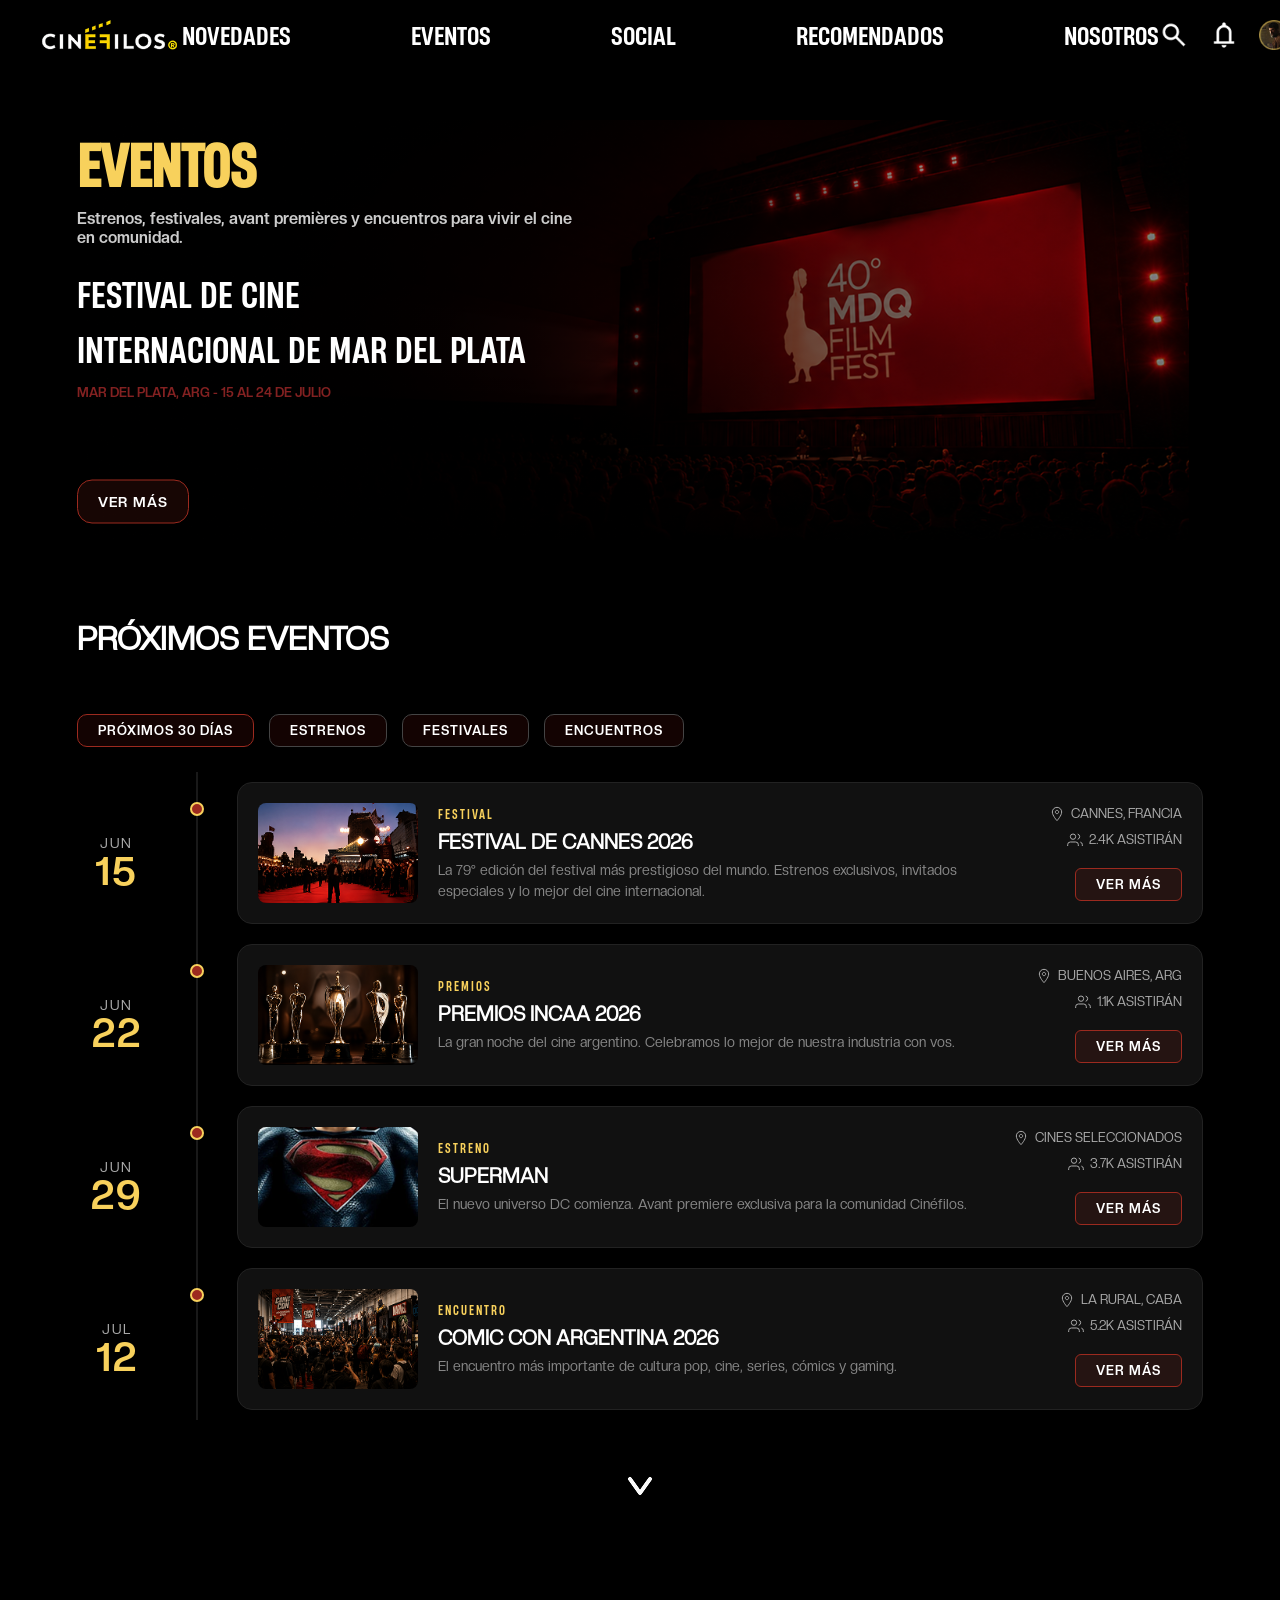
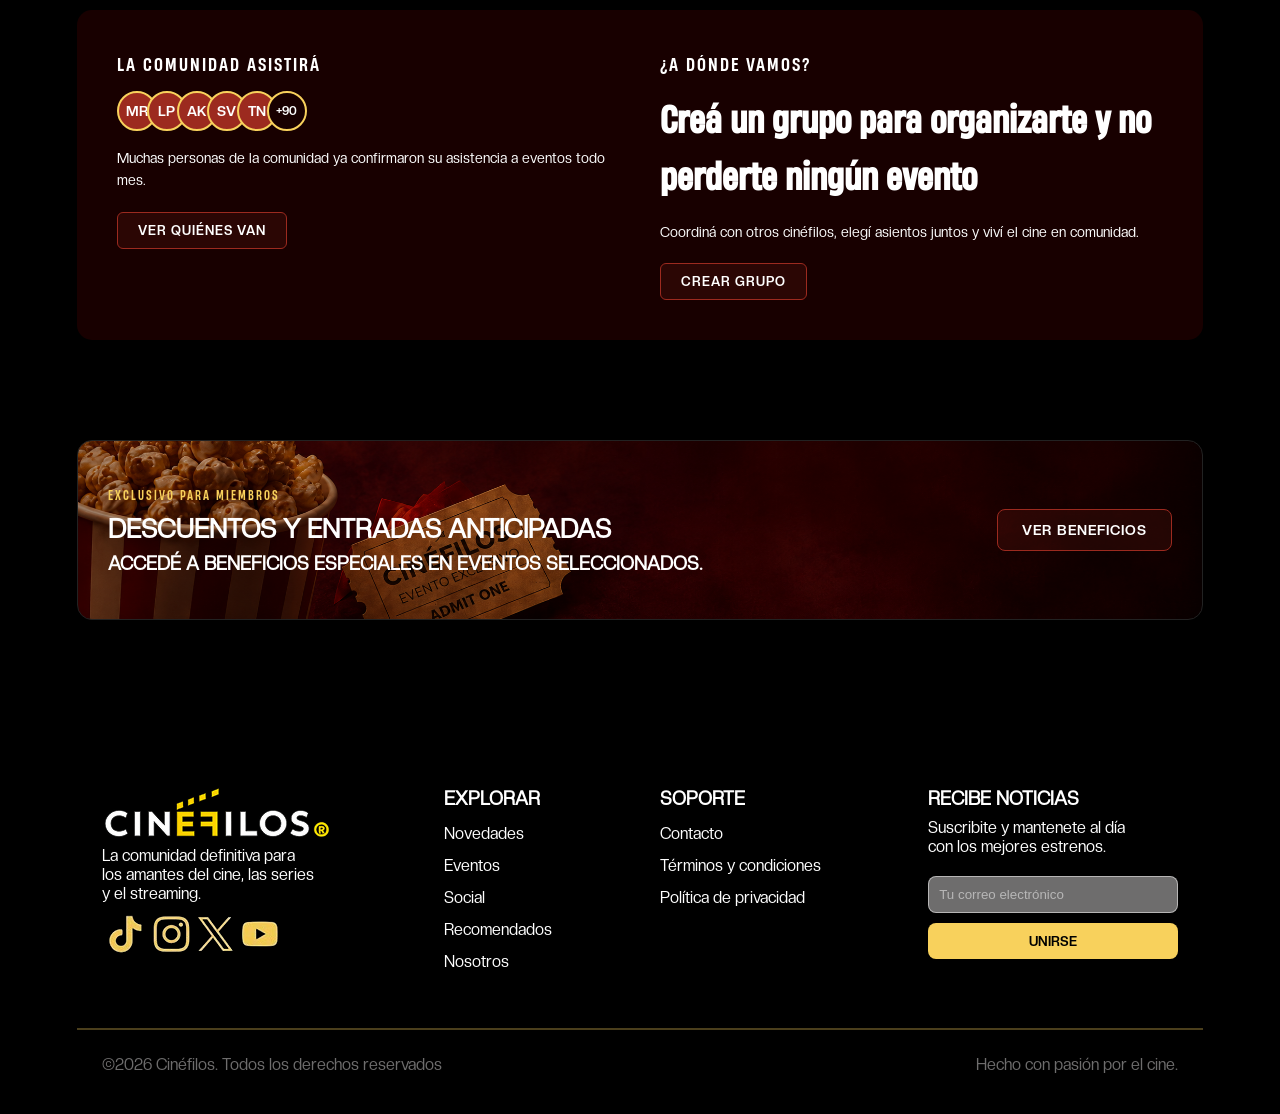
==== commit 4713bb1b: "Add files via upload" ====
--- a/eventos.html
+++ b/eventos.html
@@ -11,19 +11,25 @@
 </head>
 
 <body>
-    <nav class="navbar">
+      <nav class="navbar">
+       <button class="hamburguesa">
+            <img src="imagenes/menuhamburguesa.png" alt="Menú">
+        </button>
+       
         <div class="logo">
             <a href="index.html">
                 <img src="imagenes/logo.png" alt="Logo">
             </a>
         </div>
-
+        
         <ul class="menu">
+              <li class="solo-mobile"><a href="index.html">INICIO</a></li>
             <li><a href="novedades.html">NOVEDADES</a></li>
             <li><a href="eventos.html">EVENTOS</a></li>
             <li><a href="social.html">SOCIAL</a></li>
-            <li><a href="#">RECOMENDADOS</a></li>
-            <li><a href="#">NOSOTROS</a></li>
+            <li><a href="recomendados.html">RECOMENDADOS</a></li>
+            <li><a href="nosotros.html">NOSOTROS</a></li>
+           <li class="solo-mobile"><a href="perfil.html">CUENTA</a></li>
         </ul>
 
         <div class="extras">
@@ -34,11 +40,12 @@
             <a class="notif">
                 <img src="imagenes/notifications.png" alt="Usuario">
             </a>
-            <a class="usuario">
+            <a href="perfil.html" class="usuario">
                 <img src="imagenes/usuario.png" alt="Usuario">
             </a>
         </div>
     </nav>
+
     <main>
 
         <!-- HERO -->
@@ -47,9 +54,9 @@
                 <h1>EVENTOS</h1>
                 <p>Estrenos, festivales, avant premières y encuentros para vivir el cine en comunidad.</p>
 
-                <h2>FESTIVAL DE CINE INTERNACIONAL DE MAR DEL PLATA</h2>
+                <h2>FESTIVAL DE CINE <br>INTERNACIONAL DE MAR DEL PLATA</br></h2>
                 <p class="meta">MAR DEL PLATA, ARG - 15 AL 24 DE JULIO</p>
-                <a class="btn-vermás">VER MÁS</a>
+                <a class="btn-vermas">VER MÁS</a>
             </div>
         </section>
 
@@ -287,7 +294,7 @@
                 <h3 class="footer-item espaciado">RECIBE NOTICIAS</h3>
                 <p>Suscribite y mantenete al día <br>con los mejores estrenos.</br></p>
                 <input type="email" placeholder="Tu correo electrónico">
-                <button>UNIRSE</button>
+                <button class="btn-unirse">UNIRSE</button>
             </div>
         </div>
 
--- a/estilo.css
+++ b/estilo.css
@@ -21,8 +21,14 @@
     box-sizing: border-box;
 }
 
+html,
 body {
-    margin: 20px;
+    overflow-x: hidden;
+}
+
+body {
+    margin: 0;
+    /* en vez de 20px */
     background-color: black;
 }
 
@@ -42,7 +48,7 @@
 
 h1 {
     font-family: "Heading Now Medium";
-    color: white;
+    color: #F8D15C;
 }
 
 /* NAVBAR */
@@ -50,6 +56,8 @@
 .navbar {
     position: fixed;
     top: 0;
+    left: 0;
+    right: 0;
     width: 100%;
 
     background-color: black;
@@ -63,7 +71,10 @@
     z-index: 1000;
 }
 
-
+.logo {
+    position: static;
+    transform: none;
+}
 .logo img {
     height: 40px;
     width: auto;
@@ -74,6 +85,10 @@
     gap: 120px;
 
     list-style: none;
+}
+
+.hamburguesa {
+    display: none;
 }
 
 .menu a {
@@ -138,13 +153,18 @@
 }
 
 .slide {
-    display: none;
-    width: 100%;
-    height: 100%;
+    position: absolute;
+    inset: 0;
+
+    opacity: 0;
+    transition: opacity .5s ease;
+
+    pointer-events: none;
 }
 
 .slide.activo {
-    display: block;
+    opacity: 1;
+    pointer-events: auto;
 }
 
 
@@ -154,11 +174,12 @@
     margin-bottom: 100px;
 }
 
+
 .hero-carousel img {
     width: 100%;
     height: 100%;
     object-fit: cover;
-    border-radius: 15px;
+    border-radius: 30px;
 }
 
 .hero-carousel h2 {
@@ -167,6 +188,29 @@
     color: white;
     background-color: black;
     padding: 5px 10px;
+}
+
+.carrusel-indicadores {
+    position: absolute;
+    bottom: 20px;
+    left: 50%;
+    transform: translateX(-50%);
+    display: flex;
+    gap: 8px;
+    z-index: 10;
+}
+
+.indicador {
+    width: 10px;
+    height: 10px;
+    border-radius: 50%;
+    background-color: rgba(255, 255, 255, 0.4);
+    cursor: pointer;
+    transition: background-color 0.3s;
+}
+
+.indicador.activo {
+    background-color: #F8D15C;
 }
 
 .etiqueta {
@@ -190,9 +234,12 @@
     background: none;
     border: none;
     cursor: pointer;
+
     position: absolute;
     top: 50%;
     transform: translateY(-50%);
+
+    z-index: 100;
 }
 
 .izquierda {
@@ -227,7 +274,7 @@
     width: 100%;
     height: 250px;
     object-fit: cover;
-    border-radius: 10px;
+    border-radius: 15px;
 }
 
 .texto-card {
@@ -272,10 +319,6 @@
 
 
 
-
-
-
-
 .cardstendencia {
     margin-top: 40px;
     gap: 120px;
@@ -283,6 +326,17 @@
 
 .cardstendencia img {
     width: auto;
+    height: auto;
+}
+
+.cardstendencia a {
+    flex: 1 1 0;
+    display: flex;
+    max-width: 220px;
+}
+
+.cardstendencia a img {
+    width: 100%;
     height: auto;
 }
 
@@ -301,16 +355,16 @@
 .grid-noticias {
     display: grid;
     grid-template-columns: 1fr 1fr;
-    gap: 80px;
+    gap: 106px;
     margin-top: 40px;
-    margin-bottom: 100px;
+    margin-bottom: 20px;
 }
 
 .noticia img {
     width: 100%;
     aspect-ratio: 1 / 1;
     object-fit: cover;
-    border-radius: 10px;
+    border-radius: 30px;
     max-height: 450px;
 }
 
@@ -325,13 +379,258 @@
     padding: 5px 10px;
 }
 
-/*.noticiaprincipal {
-    background-image: url(imagenes/fondo.png);
-      margin-left: -120px;
-    margin-right: -120px;
-    padding-left: 120px;
-    padding-right: 120px;
-}*/
+/*HERO PELICULA*/
+.hero-pelicula {
+    position: relative;
+    height: 100vh;
+    margin-left: calc(-1 * clamp(24px, 6vw, 120px));
+    margin-right: calc(-1 * clamp(24px, 6vw, 120px));
+    margin-top: -80px;
+    border-radius: 0;
+    overflow: hidden;
+    background-image: url('imagenes/ACECHA.png');
+    background-size: cover;
+    background-position: center;
+}
+
+.hero-pelicula::before {
+    content: '';
+    position: absolute;
+    inset: 0;
+    background: linear-gradient(to right, rgba(0, 0, 0, 0.85) 40%, rgba(0, 0, 0, 0.2));
+    z-index: 1;
+}
+
+.hero-pelicula-contenido {
+    position: absolute;
+    top: 50%;
+    transform: translateY(-50%);
+    z-index: 2;
+    max-width: 500px;
+    padding-left: clamp(24px, 6vw, 120px);
+}
+
+.hero-pelicula-contenido h1 {
+    font-size: 56px;
+    color: #F8D15C;
+    line-height: 1;
+    margin-bottom: 16px;
+}
+
+.hero-pelicula-contenido p {
+    font-family: "Creato Display Regular";
+    color: #ffffff;
+    font-size: 20px;
+    margin-bottom: 20px;
+}
+
+.hero-pelicula-contenido .badge-evento {
+    display: inline-block;
+    background-color: #F8D15C;
+    color: black;
+    font-family: "Creato Display";
+    font-size: 13px;
+    padding: 4px 12px;
+    border-radius: 4px;
+    margin-bottom: 12px;
+}
+
+.hero-pelicula-contenido h2 {
+    color: white;
+    font-family: "Heading Now Medium";
+    font-size: 35px;
+    font-weight: 500;
+}
+
+.hero-pelicula-contenido .meta {
+    color: #ffffff;
+    font-size: 15px;
+    margin-top: 40px;
+}
+
+.opiniones-comunidad {
+    margin-bottom: 100px;
+    margin-top: 100px;
+}
+
+.opiniones-comunidad h2 {
+    margin-bottom: 40px;
+}
+
+.opiniones-grid {
+    display: flex;
+    gap: 30px;
+}
+
+.opinion-escribir {
+    flex: 1;
+    border: 2px solid #9C2A1F;
+    border-radius: 16px;
+    padding: 24px;
+    background-color: #1a1a1a;
+    display: flex;
+    flex-direction: column;
+    gap: 16px;
+}
+
+.opinion-escribir-header {
+    display: flex;
+    align-items: center;
+    gap: 12px;
+}
+
+.opinion-escribir-header h3 {
+    font-family: "Creato Display";
+    font-size: 18px;
+    color: white;
+    margin-bottom: 4px;
+}
+
+.opinion-escribir-header p {
+    font-size: 18px;
+    color: #aaa;
+    margin: 0;
+}
+
+.estrellas-input {
+    display: flex;
+    gap: 40px;
+    justify-content: center;
+}
+
+.estrella-input {
+    font-size: 70px;
+    color: #9C2A1F;
+    cursor: pointer;
+}
+
+.estrella-input:hover {
+    color: #F8D15C;
+}
+
+.textarea-wrapper {
+    position: relative;
+}
+
+.textarea-wrapper textarea {
+    width: 100%;
+    height: 100px;
+    background-color: #111;
+    border: 1px solid #333;
+    border-radius: 8px;
+    color: white;
+    font-family: "Creato Display Regular";
+    font-size: 14px;
+    padding: 12px;
+    resize: none;
+}
+
+.textarea-wrapper textarea::placeholder {
+    color: #555;
+}
+
+.contador {
+    position: absolute;
+    bottom: 8px;
+    right: 12px;
+    font-size: 11px;
+    color: #555;
+    font-family: "Creato Display Regular";
+}
+
+.btn-publicar {
+    background-color: #9C2A1F;
+    border: none;
+    color: white;
+    font-family: "Creato Display";
+    font-size: 14px;
+    padding: 12px;
+    border-radius: 8px;
+    cursor: pointer;
+    letter-spacing: 1px;
+}
+
+.btn-publicar:hover {
+    background-color: #F8D15C;
+    color: black;
+}
+
+.opinion-card {
+    flex: 1;
+    border: 1px solid #333;
+    border-radius: 16px;
+    padding: 24px;
+    background-color: #1a1a1a;
+    display: flex;
+    flex-direction: column;
+    gap: 16px;
+    min-height: 300px;
+}
+
+.opinion-card-header {
+    display: flex;
+    justify-content: space-between;
+    align-items: center;
+}
+
+.opinion-usuario-info {
+    display: flex;
+    align-items: center;
+    gap: 10px;
+}
+
+.opinion-avatar {
+    width: 64px;
+    height: 64px;
+    border-radius: 50%;
+    object-fit: cover;
+    border: 2px solid #F8D15C;
+}
+
+.opinion-usuario {
+    color: white;
+    font-family: "Creato Display";
+    font-size: 16px;
+}
+
+.opinion-puntaje {
+    display: flex;
+    align-items: baseline;
+    gap: 4px;
+    font-size: 28px;
+}
+
+.opinion-nota {
+    color: white;
+    font-family: "Creato Display";
+    font-size: 28px;
+    font-weight: bold;
+}
+
+.opinion-nota-sub {
+    color: #aaa;
+    font-size: 16px;
+    font-family: "Creato Display";
+}
+
+.opinion-texto {
+    color: white;
+    font-family: "Creato Display Regular";
+    font-size: 20px;
+    line-height: 1.6;
+    flex: 1;
+    padding-top: 30px;
+}
+
+.opinion-tiempo {
+    color: #666;
+    font-size: 13px;
+    text-align: right;
+    margin: 0;
+}
+
+
+
 
 /* HERO EVENTOS */
 .hero-eventos {
@@ -363,12 +662,13 @@
 
 .hero-eventos-contenido h1 {
     font-size: 56px;
-    color: white;
+    color: #F8D15C;
     line-height: 1;
     margin-bottom: 16px;
 }
 
 .hero-eventos-contenido p {
+    font-family: "Creato Display";
     color: #ccc;
     font-size: 16px;
     margin-bottom: 20px;
@@ -387,37 +687,91 @@
 
 .hero-eventos-contenido h2 {
     color: white;
-    font-size: 28px;
+    font-family: "Heading Now Medium";
+    font-size: 35px;
+    font-weight: 500;
 }
 
 .hero-eventos-contenido .meta {
-    color: #aaa;
+    color: #832121;
     font-size: 13px;
     margin-top: 8px;
 }
 
-.btn-vermás {
-    display: inline-block;
-    margin-top: 16px;
-    padding: 10px 24px;
-    background-color: transparent;
+.btn-vermas {
+    margin-top: 60px;
+    display: inline-flex;
+    align-items: center;
+    gap: 8px;
+    white-space: nowrap;
+    height: 44px;
+    padding: 0 20px;
+    background-color: rgba(156, 42, 31, 0.15);
     border: 1px solid #9C2A1F;
-    background-color: rgba(156, 42, 31, 0.15);
     color: #ffffff;
     font-family: "Creato Display";
     font-size: 14px;
-    border-radius: 6px;
+    font-weight: 700;
+    border-radius: 15px;
     cursor: pointer;
     letter-spacing: 1px;
     text-decoration: none;
-    border-radius: 10px;
-}
-
-.btn-vermás:hover {
+}
+
+.hero-fecha {
+    font-size: 12px;
+    color: #aaa;
+    margin-bottom: 8px;
+    letter-spacing: 2px;
+}
+
+.hero-imdb {
+    font-family: "Creato Display";
+
+    margin-top: 70px;
+    color: white;
+    font-weight: 800;
+    font-size: 42px !important;
+}
+
+.hero-imdb span:first-child {
+    color: #F8D15C;
+    font-size: 26px;
+    margin-right: 10px;
+}
+
+.hero-imdb-sub {
+    font-size: 26px;
+    color: #aaa;
+}
+
+.hero-botones {
+    display: flex;
+    gap: 12px;
+    align-items: center;
+    flex-wrap: nowrap;
+}
+
+.btn-vermas--outline {
+    background-color: transparent;
+    border-color: #ffffff44;
+    display: flex;
+    align-items: center;
+    gap: 8px;
+}
+
+.btn-vermas--icono {
+    padding: 10px 14px;
+    background-color: transparent;
+    border-color: #ffffff44;
+    border-radius: 100px;
+}
+
+
+.btn-vermas:hover {
     border-color: #F8D15C;
     background-color: #F8D15C;
     color: #000000;
-
 }
 
 /* FILTROS */
@@ -531,7 +885,7 @@
 .evento-card {
     background-color: #111;
     border: 1px solid #222;
-    border-radius: 12px;
+    border-radius: 15px;
     padding: 20px;
     margin: 10px 0;
     display: grid;
@@ -602,6 +956,7 @@
     color: white;
     font-family: "Creato Display";
     font-size: 13px;
+
     border-radius: 6px;
     cursor: pointer;
     letter-spacing: 1px;
@@ -637,7 +992,7 @@
     margin-bottom: 100px;
     background-color: #180000;
 
-    border-radius: 16px;
+    border-radius: 15px;
     padding: 40px;
 }
 
@@ -652,7 +1007,8 @@
 
 .comunidad-bloque h2 {
     color: white;
-    font-size: 22px;
+    font-family: "Heading Now Medium";
+    font-size: 36px;
     margin-bottom: 16px;
 }
 
@@ -713,7 +1069,7 @@
 /* BANNER DESCUENTOS */
 .banner-descuentos {
     position: relative;
-    border-radius: 16px;
+    border-radius: 15px;
     overflow: hidden;
     margin-bottom: 80px;
     min-height: 180px;
@@ -791,6 +1147,11 @@
     margin-bottom: 100px;
 }
 
+.destacado {
+    display: block;
+    text-decoration: none;
+}
+
 .destacado img {
     width: 100%;
     height: 500px;
@@ -909,16 +1270,49 @@
 }
 
 .opiniones-cards {
-    display: flex;
-    gap: 130px;
+    display: grid;
+    grid-template-columns: repeat(3, 1fr);
+    gap: 40px;
+    width: 100%
 }
 
 .review-card {
     width: 450px;
     flex: none;
     background-color: #303136;
-    border-radius: 4px;
+    border-radius: 15px;
     overflow: hidden;
+}
+
+.tusrecomendados {
+    border: 4px solid white;
+    border-radius: 20px;
+    padding: 35px;
+    margin: 80px 0;
+}
+
+.tusrecomendados h2 {
+    font-family: "Heading Now Medium";
+    font-size: 36px;
+    margin-bottom: 5px;
+    margin-top: -20px;
+}
+
+.tusrecomendados p {
+    color: #ccc;
+    margin-bottom: 30px;
+}
+
+.tusrecomendados-grid {
+    display: flex;
+    gap: 60px;
+}
+
+.tusrecomendados-grid img {
+    flex: 1;
+    height: 250px;
+    object-fit: fit;
+    border-radius: 20px;
 }
 
 /* PARTE SUPERIOR */
@@ -970,7 +1364,8 @@
 }
 
 .review-bottom h3 {
-    font-size: 18px;
+    font-family: "Heading Now Medium";
+    font-size: 42px;
     letter-spacing: 4px;
     margin-bottom: 5px;
 }
@@ -1042,7 +1437,7 @@
     border-radius: 20px;
 }
 
-/* COLORES */
+/* colores opiniones */
 
 .amarillo {
     background-color: #F8D15C;
@@ -1068,6 +1463,7 @@
 }
 
 .proximos-eventos h2 {
+
     margin-bottom: 40px;
 }
 
@@ -1085,13 +1481,16 @@
 
 .comentarios-grid {
     display: flex;
-    gap: 120px;
+    gap: 40px;
+    overflow-x: auto;
+    scroll-snap-type: x mandatory;
+    padding-bottom: 16px;
 
 }
 
 .comentario-card {
     border: 3px solid #9C2A1F;
-    background-color: #1a1a1a;
+    background-color: #27272780;
 
     border-radius: 16px;
     padding: 16px;
@@ -1099,12 +1498,21 @@
     gap: 14px;
     width: 750px;
     height: 300px;
-}
+
+
+    scroll-snap-align: start;
+    flex-shrink: 0;
+    width: calc(50% - 20px);
+    /* era calc(50% - 80px) */
+    height: 400px;
+}
+
+
 
 .comentario-card img {
     border: 3px solid #9C2A1F;
     width: 180px;
-    height: 230px;
+    height: 280px;
     object-fit: FIT;
     border-radius: 8px;
     flex-shrink: 0;
@@ -1124,44 +1532,50 @@
 }
 
 .comentario-tiempo {
-    color: #666;
+    color: #ffffff;
     font-family: "Creato Display Regular";
     font-size: 13px;
 }
 
 .comentario-estrellas {
     color: #F8D15C;
-    font-size: 24px;
+    font-size: 32px;
+    margin-top: 20px;
 }
 
 .comentario-texto {
-    color: #aaa;
+    color: #ffffff;
     font-family: "Creato Display Regular";
     font-size: 18px;
     line-height: 1.5;
 }
 
 .comentario-acciones {
-    border: none;
     margin-top: auto;
+    margin-bottom: 20px;
+    margin-left: -194px;
+    /* 180 + 14 */
+    width: calc(100% + 194px);
+
     display: flex;
     align-items: center;
-    gap: 10px;
-
 }
 
 .comentario-acciones img {
     border: none;
-
+    width: 20px;
+    height: 20px;
 
 }
 
 .comentario-like {
     background: none;
     border: none;
-    color: #ffffff;
-    font-size: 20px;
-    cursor: pointer;
+    color: white;
+    padding-right: 15px;
+    margin-right: 15px;
+    border-right: 2px solid white;
+    font-size: 16px;
 }
 
 .comentario-responder {
@@ -1187,6 +1601,7 @@
     vertical-align: middle;
     position: relative;
     top: -1px;
+    margin-right: 5;
 }
 
 .resenas {
@@ -1203,13 +1618,21 @@
 }
 
 .resena-card {
-    background-color: #1a1a1a;
+    background-color: #27272780;
     border: 3px solid #9C2A1F;
     border-radius: 16px;
     display: flex;
     width: 750px;
     height: 300px;
     overflow: hidden;
+}
+
+.resena-card h2 {
+    font-family: "Heading Now Medium";
+    font-size: 28px;
+    font-weight: 500;
+    line-height: 1.2;
+
 }
 
 .resena-card>img {
@@ -1234,7 +1657,7 @@
     color: #F8D15C;
     font-family: "Creato Display";
     font-size: 26px;
-    text-align: right;
+    padding-top: 20px;
 }
 
 .resena-puntaje span {
@@ -1256,12 +1679,7 @@
     line-height: 1.5;
 }
 
-.resena-acciones {
-    margin-top: auto;
-    display: flex;
-    align-items: center;
-    gap: 10px;
-}
+
 
 .resena-avatar {
     width: 30px;
@@ -1299,9 +1717,10 @@
 
 .titulo h1 {
     font-size: 60px;
-    color: white;
+    color: #F8D15C;
     font-weight: 800;
     margin-bottom: 16px;
+    font-family: "Heading Now Medium";
 }
 
 
@@ -1326,7 +1745,10 @@
     border-radius: 8px;
     flex-shrink: 0;
 }
-.refondo { background-color: black !important;}
+
+.refondo {
+    background-color: black !important;
+}
 
 
 .event {
@@ -1347,15 +1769,689 @@
     z-index: 0;
 }
 
-.event > * {
+.event>* {
     position: relative;
     z-index: 1;
 }
-/* FOOTER */
+
+.breve h3 {
+    margin-bottom: 70px;
+    margin-top: -70px;
+    font-weight: 100;
+    font-family: "Creato Display Regular";
+    font-size: 24px;
+}
+
+
+.continua h2 {
+    margin-bottom: 40px;
+    font-weight: 600;
+    font-family: "Creato Display Regular";
+    font-size: 30px;
+}
+
+.imagenes-noti {
+    display: flex;
+    gap: 40px;
+    margin-bottom: 40px;
+}
+
+.imagenes-noti img {
+    flex: 1;
+    width: 200px;
+    height: 300px;
+    object-fit: cover;
+    border-radius: 15px;
+}
+
+.comentario-info h3 {
+    margin-bottom: 70px;
+
+    font-weight: 100;
+    font-family: "Creato Display Regular";
+    font-size: 24px;
+}
+
+
+/*NOSOTROS*/
+
+
+
+.titulo-nosotros,
+.destacado-nosotros,
+.reglas-nosotros {
+    margin-bottom: 80px;
+}
+
+.titulo-nosotros h1 {
+    font-family: "Heading Now Medium";
+    color: #F8D15C;
+    font-size: 48px;
+    margin-bottom: 30px;
+}
+
+.destacado-nosotros h2,
+.reglas-nosotros h2 {
+    font-family: "Heading Now Medium";
+    color: white;
+    font-size: 40PX;
+    margin-bottom: 30px;
+}
+
+
+.titulo-nosotros p {
+    max-width: 900px;
+    color: white;
+    line-height: 1.7;
+    font-size: 20px;
+}
+
+.mision-box {
+    border-left: 4px solid #F8D15C;
+    padding-left: 20px;
+    max-width: 1000px;
+}
+
+.mision-box p {
+    color: white;
+    font-size: 20px;
+    line-height: 1.7;
+}
+
+.reglas-nosotros {
+    display: flex;
+    flex-direction: column;
+    gap: 50px;
+}
+
+.regla {
+    display: flex;
+    align-items: flex-start;
+    gap: 25px;
+}
+
+.regla img {
+    width: 45px;
+    height: 45px;
+    flex-shrink: 0;
+}
+
+.regla h3 {
+    color: white;
+    font-family: "Heading Now Medium";
+    font-size: 26px;
+    margin-bottom: 8px;
+}
+
+.regla p {
+    color: #ffffff;
+    line-height: 1.6;
+    max-width: 800px;
+    font-size: 20PX;
+}
+
+.equipo {
+    margin-bottom: 100px;
+}
+
+.equipo h2 {
+    font-family: "Heading Now Medium";
+    font-size: 48px;
+    color: white;
+    margin-bottom: 20px;
+}
+
+.equipo-intro {
+    max-width: 800px;
+    color: #d0d0d0;
+    font-size: 18px;
+    line-height: 1.6;
+    margin-bottom: 50px;
+}
+
+.equipo-grid {
+    display: grid;
+    grid-template-columns: repeat(3, 1fr);
+    gap: 80px 60px;
+}
+
+.miembro img {
+    width: 220px;
+    aspect-ratio: 3 / 4;
+    object-fit: cover;
+    border-radius: 20px;
+}
+
+.miembro h3 {
+    font-family: "Heading Now Medium";
+    font-size: 32px;
+    color: #F8D15C;
+    margin-bottom: 12px;
+}
+
+.miembro p {
+    color: #ffffff;
+    font-size: 18px;
+    line-height: 1.6;
+}
+
+
+/*PERFIL*/
+.perfil {
+    color: white;
+}
+
+.perfil-header {
+    display: flex;
+    justify-content: space-between;
+    align-items: center;
+
+    padding-bottom: 30px;
+    border-bottom: 1px solid #F8D15C;
+}
+
+.usuario-info {
+    display: flex;
+    align-items: center;
+    gap: 20px;
+}
+
+.usuario-info img {
+    width: 100px;
+    height: 100px;
+    border-radius: 50%;
+    border: 2px solid #F8D15C;
+    object-fit: cover;
+}
+
+.usuario-info h1 {
+    font-size: 32px;
+    color: #ffffff;
+
+}
+
+.usuario-info button {
+    margin-top: 10px;
+}
+
+.btn-perfil {
+    background-color: #484848;
+    display: block;
+    width: 120px;
+    margin-top: 10px;
+    padding: 10px;
+    font-family: "Creato Display";
+    border-radius: 8px;
+    cursor: pointer;
+    border: 2px solid #6E6D6D;
+    color: white;
+
+
+}
+
+.estadisticas {
+    display: flex;
+    gap: 50px;
+    text-align: center;
+}
+
+.estadisticas h2,
+.estadisticas p {
+    color: #F8D15C;
+    font-family: "Creato Display";
+}
+
+.perfil-body {
+    display: flex;
+}
+
+.perfil-menu {
+    width: 220px;
+    border-right: 1px solid #F8D15C;
+
+    display: flex;
+    flex-direction: column;
+    gap: 60px;
+
+    padding: 40px 20px 0 0;
+}
+
+.perfil-menu a {
+    color: white;
+    text-decoration: none;
+    font-family: "Creato Display";
+}
+
+.perfil-menu .activo {
+    color: #F8D15C;
+}
+
+.perfil-contenido {
+    flex: 1;
+    padding: 40px;
+}
+
+.filtros {
+    display: flex;
+    gap: 15px;
+    margin: 25px 0;
+}
+
+.filtros button {
+    padding: 8px 20px;
+    border: 1px solid #444;
+    background: #400D094D;
+    color: #ffffff;
+    font-family: "Creato Display";
+    font-size: 13px;
+    border-radius: 10px;
+    cursor: pointer;
+    letter-spacing: 1px;
+}
+
+.filtros button.activo {
+    padding: 8px 20px;
+    border: 1px solid #9C2A1F;
+    background: #400D094D;
+    color: #ffffff;
+    font-family: "Creato Display";
+    font-size: 13px;
+    border-radius: 10px;
+    cursor: pointer;
+    letter-spacing: 1px;
+}
+
+
+/*RECOMENDADOS*/
+.titulo h4 {
+    margin-top: -20px;
+}
+
+.destacada {
+    margin-top: 40px;
+    margin-bottom: 100px;
+    width: 100%;
+    height: 300px;
+
+    padding: 40px;
+
+    border-radius: 10px;
+
+    background-image:
+        url("imagenes/Rectangle 64.png");
+
+    background-size: cover;
+    background-position: center;
+
+    display: flex;
+    align-items: center;
+}
+
+.destacada2 {
+    margin-top: 100px;
+    margin-bottom: 100px;
+    width: 100%;
+    height: 300px;
+
+    padding: 40px;
+
+    border-radius: 10px;
+
+    background-image:
+        url("imagenes/Rectangle 115.png");
+
+    background-size: cover;
+    background-position: center;
+
+    display: flex;
+    align-items: center;
+}
+
+.destacada-contenido {
+    max-width: 300px;
+}
+
+.destacada span {
+    color: #9C2A1F;
+    font-size: 20px;
+    font-family: "Creato Display";
+    font-weight: 700;
+}
+
+.destacada2 span {
+    color: #F8D15C;
+    font-size: 20px;
+    font-family: "Creato Display";
+    font-weight: 700;
+}
+
+.destacada h2 {
+    color: black;
+    font-family: "Heading Now Medium";
+    font-size: 48px;
+    margin: 10px 0;
+}
+
+.destacada2 h2 {
+    color: rgb(255, 255, 255);
+    font-family: "Heading Now Medium";
+    font-size: 48px;
+    margin: 10px 0;
+}
+
+.destacada p {
+    color: #000000;
+    line-height: 1.4;
+    margin-bottom: 20px;
+    font-family: "Creato Display";
+    font-size: 20px;
+}
+
+.destacada2 p {
+    color: #ffffff;
+    line-height: 1.4;
+    margin-bottom: 20px;
+    font-family: "Creato Display";
+    font-size: 20px;
+}
+
+.btn-ficha {
+    display: inline-block;
+    margin-top: 16px;
+    padding: 10px 24px;
+    background-color: #400D09;
+    border: 1px solid #9C2A1F;
+    color: #ffffff;
+    font-family: "Creato Display";
+    font-size: 14px;
+    font-weight: 700;
+    border-radius: 10px;
+    cursor: pointer;
+    letter-spacing: 1px;
+    text-decoration: none;
+}
+
+.ranking {
+    margin-bottom: 100px;
+    margin-top: 100px;
+}
+
+.ranking h2 {
+    color: white;
+    margin-bottom: 40px;
+}
+
+.top1 {
+    position: relative;
+    border: 3px solid #F8D15C;
+    border-radius: 12px;
+    overflow: hidden;
+    margin-bottom: 30px;
+    background-image: url("imagenes/Rectangle 116.png");
+    background-size: cover;
+    background-position: left center;
+}
+
+.info-top1 {
+    width: 50%;
+    margin-left: 50%;
+    padding: 40px;
+    color: white;
+}
+
+.info-top1 span {
+    color: #C43A2B;
+    font-size: 14px;
+    font-family: "Creato Display";
+
+}
+
+.info-top1 h3 {
+    font-size: 60px;
+    font-family: "Heading Now Medium";
+    margin-bottom: 5px;
+
+}
+
+.puntaje {
+    color: #ffffff;
+    margin-bottom: 30px;
+}
+
+.puntaje-fila {
+    display: flex;
+    align-items: center;
+    gap: 8px;
+    margin-bottom: 50px;
+
+}
+
+.puntaje-fila p {
+    margin: 0;
+    line-height: 1;
+    vertical-align: middle;
+    font-size: 18px;
+}
+
+.estrella-ranking {
+    color: #F8D15C;
+    font-size: 22px;
+    margin: 0;
+    line-height: 1;
+}
+
+.comentario {
+    background-color: #52525233;
+    border: 1px solid #444;
+    border-radius: 12px;
+    padding: 25px;
+}
+
+.comentario h4 {
+    color: #9C2A1F;
+    margin-bottom: 20px;
+    font-family: "Creato Display";
+}
+
+.ranking-secundario {
+    display: flex;
+    gap: 20px;
+}
+
+.ranking-card {
+    flex: 1;
+    height: 200px;
+
+    border-radius: 12px;
+    overflow: hidden;
+
+    position: relative;
+
+    display: flex;
+    align-items: center;
+}
+
+.segundo {
+    border: 3px solid #9C2A1F;
+    background-image: url("imagenes/Rectangle 119.png");
+    background-size: fit;
+    background-position: left center;
+    background-repeat: no-repeat;
+}
+
+.tercero {
+    border: 3px solid #8F8F8F;
+    background-image: url("imagenes/weapons.png");
+    background-size: fit;
+    background-position: left center;
+    background-repeat: no-repeat;
+}
+
+.segundo h3,
+.tercero h3 {
+    font-family: "Creato Display";
+    font-size: 20px;
+    margin-bottom: 10px;
+}
+
+.contenido-card {
+    color: white;
+    position: relative;
+    z-index: 1;
+    margin-left: 50%;
+    padding-right: 20px;
+}
+
+.contenido-card .puntaje-fila {
+    margin-bottom: 20px;
+}
+
+.marcador-wrapper {
+    position: absolute;
+    top: -16px;
+    left: -20px;
+    width: 45px;
+    z-index: 2;
+}
+
+.marcador-img {
+    width: 120px;
+    height: 120px;
+    display: block;
+}
+
+.marcador-numero {
+    position: absolute;
+    top: 40%;
+    left: 130%;
+    transform: translate(-50%, -50%);
+    color: black;
+    font-family: "Creato Display";
+    font-weight: bold;
+    font-size: 30px;
+    line-height: 1;
+}
+
+
+
+/* SOCIAL */
+.debates {
+    margin-bottom: 80px;
+}
+
+.debates h2 {
+    margin-bottom: 40px;
+}
+
+.debates-grid {
+    display: flex;
+    gap: 40px;
+    flex-wrap: wrap;
+}
+
+.debate-card {
+    flex: 1 1 400px;
+    background-color: #27272780;
+    border: 2px solid #9C2A1F;
+    border-radius: 12px;
+    padding: 24px;
+    display: flex;
+    flex-direction: column;
+    gap: 20px;
+}
+
+.debate-header {
+    display: flex;
+    align-items: flex-start;
+    gap: 12px;
+}
+
+.debate-icono {
+    font-size: 22px;
+    flex-shrink: 0;
+    margin-top: 2px;
+}
+
+.debate-header h3 {
+    font-family: "Heading Now Medium";
+    font-size: 25px;
+    font-weight: 600;
+    color: white;
+    line-height: 1.4;
+    letter-spacing: 1px;
+}
+
+.debate-opciones {
+    display: flex;
+    flex-direction: column;
+    gap: 14px;
+}
+
+.debate-opcion-top {
+    display: flex;
+    justify-content: space-between;
+    margin-bottom: 6px;
+}
+
+.debate-opcion-nombre {
+    font-family: "Creato Display Regular";
+    font-size: 18px;
+    color: #ffffff;
+    letter-spacing: 1px;
+    font-weight: 600;
+}
+
+.debate-opcion-pct {
+    font-family: "Creato Display";
+    font-size: 18px;
+    color: white;
+    font-weight: 600;
+}
+
+.debate-barra-fondo {
+    background-color: #ffffff;
+    border-radius: 20px;
+    height: 18px;
+    width: 100%;
+    overflow: hidden;
+}
+
+.debate-barra-fill {
+    background-color: #9C2A1F;
+    height: 100%;
+    border-radius: 20px;
+}
+
+.debate-footer {
+    display: flex;
+    justify-content: space-between;
+    align-items: center;
+    margin-top: auto;
+    border-top: none;
+    padding-top: 16px;
+}
+
+.debate-participantes {
+    display: flex;
+    align-items: center;
+    gap: 6px;
+    color: #ffffff;
+    font-family: "Creato Display Regular";
+    font-size: 18px;
+    font-weight: 600;
+}
+
+.debate-participantes img {
+    width: 32px;
+    height: 32px;
+
+}
+
+/* footer */
 
 .footer {
-    background-color: rgb(31, 31, 31);
-    margin: -20px;
+
+    margin: 0px;
     padding: 40px;
 }
 
@@ -1363,7 +2459,7 @@
     color: white;
 }
 
-.footer-centro {
+.footer-centro p {
     color: #6E6D6D;
 }
 
@@ -1384,10 +2480,16 @@
     padding: 10px;
     margin-top: 20px;
     border-radius: 8px;
-    border: none;
-}
-
-.footer-item button {
+    border: 1px solid rgba(255, 255, 255, 0.5);
+    color: white;
+    background-color: #6E6D6D;
+}
+
+.footer-item input::placeholder {
+    color: rgba(255, 255, 255, 0.5);
+}
+
+.footer-item .btn-unirse {
     background-color: #F8D15C;
     display: block;
     width: 250px;
@@ -1412,10 +2514,786 @@
 .footer-centro {
     padding-left: 25px;
     padding-right: 25px;
+
 }
 
 main,
 .footer {
     padding-left: 120px;
     padding-right: 120px;
+}
+
+/* contenedores de filas */
+
+.resenas-grid,
+.cardstendencia {
+    display: flex;
+    flex-wrap: nowrap;
+    gap: 40px;
+    overflow-x: auto;
+    scroll-snap-type: x mandatory;
+    padding-bottom: 16px;
+}
+
+.review-card,
+.resena-card {
+    scroll-snap-align: start;
+    flex-shrink: 0;
+    width: calc(50% - 20px);
+    height: 300px;
+    overflow: hidden;
+}
+
+.cardstendencia img {
+    flex: 1 1 0;
+    width: 100%;
+    height: auto;
+    max-width: 220px;
+}
+
+.comentarios-grid {
+    display: flex;
+    flex-wrap: nowrap;
+    gap: 40px;
+    overflow-x: auto;
+    scroll-snap-type: x mandatory;
+    padding-bottom: 16px;
+}
+
+.comentario-card {
+    scroll-snap-align: start;
+    flex-shrink: 0;
+    width: calc(50% - 20px);
+    height: 400px;
+}
+
+.resenas-grid {
+    display: flex;
+    flex-wrap: nowrap;
+    gap: 40px;
+    overflow-x: auto;
+    scroll-snap-type: x mandatory;
+    padding-bottom: 16px;
+}
+
+.resena-card {
+    scroll-snap-align: start;
+    flex-shrink: 0;
+    width: calc(50% - 20px);
+    height: 300px;
+    overflow: hidden;
+}
+
+.resena-card--social {
+    position: relative;
+    border-radius: 16px;
+    border: 3px solid #9C2A1F;
+    background-size: cover;
+    background-position: left center;
+}
+
+.resena-card--social .resena-info {
+    position: absolute;
+    right: 0;
+    top: 0;
+    bottom: 0;
+    width: 60%;
+    z-index: 2;
+    padding: 20px;
+    display: flex;
+    flex-direction: column;
+    justify-content: flex-start;
+}
+
+
+
+.opiniones-cards .review-card {
+    width: 450px;
+    flex: none;
+    height: auto;
+    overflow: hidden;
+    scroll-snap-align: unset;
+    flex-shrink: unset;
+}
+
+.opiniones-cards {
+    display: grid;
+    grid-template-columns: repeat(3, 1fr);
+    gap: 40px;
+    width: 100%;
+    overflow: visible;
+    scroll-snap-type: none;
+}
+
+.opiniones-cards .review-card {
+    width: auto;
+    flex: 1;
+    min-width: 0;
+    height: auto;
+    overflow: hidden;
+    scroll-snap-align: unset;
+    flex-shrink: 1;
+}
+
+
+.timeline-linea {
+    gap: 40px;
+}
+
+.banner-info {
+    margin-left: 0;
+}
+
+main,
+.footer {
+    padding-left: clamp(24px, 6vw, 120px);
+    padding-right: clamp(24px, 6vw, 120px);
+}
+
+* {
+    -ms-overflow-style: none;
+    scrollbar-width: none;
+}
+
+*::-webkit-scrollbar {
+    display: none;
+}
+
+.scroll-wrapper {
+    position: relative;
+}
+
+.scroll-btn {
+    position: absolute;
+    top: 50%;
+    transform: translateY(-50%);
+    z-index: 10;
+    background-color: #9C2A1F;
+    border: none;
+    color: white;
+    font-size: 20px;
+    width: 40px;
+    height: 40px;
+    border-radius: 50%;
+    cursor: pointer;
+}
+
+.scroll-btn.izq {
+    left: -20px;
+}
+
+.scroll-btn.der {
+    right: -20px;
+}
+
+.scroll-btn:hover {
+    background-color: #F8D15C;
+    color: black;
+}
+.solo-mobile {
+    display: none;
+}
+.solo-mobile {
+    display: none;
+}
+
+@media (max-width: 768px) {
+
+    .solo-mobile {
+        display: block;
+    }
+
+    .navbar {
+        display: flex;
+        align-items: center;
+        justify-content: space-between;
+        padding: 15px 20px;
+    }
+
+    .hamburguesa {
+        display: block;
+        background: none;
+        border: none;
+        cursor: pointer;
+        z-index: 1001;
+    }
+
+    .hamburguesa img {
+        width: 30px;
+        display: block;
+    }
+
+    .menu {
+        display: flex;
+        flex-direction: column;
+        gap: 30px;
+        position: fixed;
+        top: 0;
+        left: 0;
+        width: 75vw;
+        height: 100vh;
+        background: rgb(8, 8, 8);
+        padding: 80px 40px;
+        z-index: 1000;
+        transform: translateX(-100%);
+        transition: transform 0.3s ease;
+    }
+
+    .menu.abierto {
+        transform: translateX(0);
+    }
+
+    .menu li a {
+        font-size: 32px;
+        color: white;
+        font-family: "Heading Now Medium";
+    }
+
+    .menu-cerrar {
+        position: absolute;
+        top: 20px;
+        left: 20px;
+        background: none;
+        border: none;
+        color: white;
+        font-size: 30px;
+        cursor: pointer;
+        z-index: 1001;
+    }
+
+    .extras {
+        display: none;
+    }
+
+    /* TEXTOS */
+    h1 { font-size: 32px !important; }
+    h2 { font-size: 24px !important; }
+    h3 { font-size: 20px !important; }
+    p { font-size: 14px !important; }
+
+    /* HERO */
+    .hero-carousel,
+    .hero-eventos,
+    .hero-pelicula {
+        height: 60vh;
+        min-height: 400px;
+    }
+
+    .texto-carrusel {
+        left: 15px;
+        right: 15px;
+        bottom: 20px;
+    }
+
+    .texto-carrusel h2 {
+        font-size: 18px !important;
+    }
+
+   .hero-carousel {
+    height: 280px;
+    margin-bottom: 50px;
+}
+
+ .hero-carousel img {
+        object-fit: cover;
+        object-position: center top;
+    }
+.destacado img {
+    height: 240px;
+    object-fit: cover;
+    object-position: center top;
+}
+/* flechas visibles */
+
+.flecha {
+    display: block;
+    z-index: 100;
+}
+
+.flecha img {
+    width: 35px;
+    height: 35px;
+}
+
+.izquierda {
+    left: 10px;
+}
+
+.derecha {
+    right: 10px;
+}
+
+/* texto más chico y más arriba */
+
+.texto-carrusel {
+    left: 15px;
+    right: 15px;
+    bottom: 45px;
+}
+
+.texto-carrusel h2 {
+    font-size: 16px !important;
+    line-height: 1.3;
+    padding: 4px 8px;
+}
+
+.texto-carrusel .etiqueta {
+    font-size: 12px !important;
+}
+
+/* indicadores abajo del todo */
+
+.carrusel-indicadores {
+    bottom: 12px;
+}
+
+.indicador {
+    width: 8px;
+    height: 8px;
+}
+.banner-descuentos {
+    display: flex;
+    flex-direction: column;
+    align-items: flex-start;
+    justify-content: center;
+
+    padding: 20px;
+    min-height: 220px;
+
+    position: relative;
+}
+
+/* overlay oscuro real (te faltaba esto porque no lo tenías en base) */
+.banner-descuentos::before {
+    content: '';
+    position: absolute;
+    inset: 0;
+    background: rgba(0,0,0,0.2);
+    z-index: 1;
+}
+
+.banner-info {
+    position: relative;
+    z-index: 2;
+
+    margin-left: 0 !important;
+    text-align: left;
+
+    max-width: 100%;
+}
+
+/* tipografía mobile */
+.banner-info small {
+   font-family: "Heading Now Medium";
+    font-size: 14px;
+    letter-spacing: 2px;
+}
+
+.banner-info h2 {
+    font-size: 18px !important;
+    line-height: 1.2;
+       font-family: "Heading Now Medium";
+}
+
+.banner-info h3 {
+    font-size: 12px !important;
+    font-weight: 400;
+    color: #ccc;
+    margin-top: 5px;
+}
+
+/* botón abajo tipo CTA mobile */
+.btn-beneficios {
+    position: relative;
+    z-index: 2;
+
+    width: 100%;
+    margin-top: 15px;
+
+    font-size: 12px;
+    padding: 10px;
+
+    border-radius: 10px;
+}
+    /* FILAS HORIZONTALES */
+ .cards,
+.resenas-grid,
+.comentarios-grid,
+.tusrecomendados-grid,
+.opiniones-cards,
+.debates-grid,
+.ranking-secundario,
+.imagenes-noti {
+    display: flex !important;
+    flex-wrap: nowrap !important;
+    overflow-x: auto;
+    scroll-snap-type: x mandatory;
+}
+
+  .cards > *,
+.resenas-grid > *,
+.comentarios-grid > *,
+.tusrecomendados-grid > *,
+.opiniones-cards > *,
+.debates-grid > *,
+.ranking-secundario > *,
+.imagenes-noti > * {
+    min-width: 85vw;
+    width: 85vw;
+}
+
+    /* CARDS */
+    .card img,
+    .noticia img {
+        height: 220px;
+    }
+
+    .comentario-card,
+    .resena-card {
+        height: auto !important;
+        flex-direction: column;
+    }
+
+    .comentario-card img,
+    .resena-card > img {
+        width: 100%;
+        height: 220px;
+        margin: 0;
+    }
+
+    .comentario-acciones {
+        margin-left: 0;
+        width: 100%;
+    }
+  .cards .card {
+        flex: 0 0 70%;
+    }
+ .pelis-noticias {
+    display: block;
+    overflow: visible;
+    margin-bottom: 80px;
+}
+.pelis-noticias .cards {
+    display: flex !important;
+    flex-wrap: nowrap !important;
+    overflow-x: auto;
+    scroll-snap-type: x mandatory;
+    gap: 20px;
+    padding-bottom: 10px;
+    margin-bottom: 0;
+}
+
+.pelis-noticias .cards .card {
+    flex: 0 0 70%;
+    min-width: unset;
+    width: 70% !important;
+    scroll-snap-align: start;
+}
+   .botones {
+        display: none;
+    }
+
+
+
+
+    /* GRIDS */
+    .grid-noticias,
+    .seccion-comunidad,
+    .opiniones-grid,
+    .equipo-grid {
+        display: flex !important;
+        flex-direction: column;
+        gap: 25px;
+    }
+
+    /* EVENTOS */
+    .evento-row {
+        display: block;
+    }
+
+    .evento-fecha,
+    .evento-linea {
+        display: none;
+    }
+
+    .evento-card {
+        display: flex;
+        flex-direction: column;
+        align-items: flex-start;
+    }
+
+    .evento-card img {
+        width: 100%;
+        height: 200px;
+    }
+
+    .evento-meta {
+        align-items: flex-start;
+        min-width: auto;
+    }
+
+    /* RANKING */
+    .top1 {
+        background-position: center;
+    }
+
+    .info-top1 {
+        width: 100%;
+        margin-left: 0;
+        padding: 20px;
+    }
+
+    .info-top1 h3 {
+        font-size: 28px;
+    }
+
+    .contenido-card {
+        margin-left: 0;
+        padding: 20px;
+    }
+
+
+
+    .equipo-grid {
+    display: grid !important;
+    grid-template-columns: repeat(2, 1fr);
+    gap: 20px;
+}
+.miembro img {
+    width: 100%;
+    aspect-ratio: 3 / 4;
+    object-fit: cover;
+    border-radius: 20px;
+}
+.miembro h3 {
+    font-family: "Heading Now Medium";
+    font-size: 32px;
+    color: #F8D15C;
+    margin-top: 8px;
+    margin-bottom: 1px;
+}
+
+.miembro p {
+    color: #ffffff;
+    font-size: 18px;
+    line-height: 1.6;
+}
+    /* FOOTER */
+    
+    .footer-arriba,
+    .footer-centro {
+        flex-direction: column;
+        gap: 25px;
+    }
+
+    .footer-item input,
+    .footer-item .btn-unirse {
+        width: 100%;
+    }
+
+    /* PERFIL */
+    .perfil-body {
+        flex-direction: column;
+    }
+
+    .perfil-menu {
+        width: 100%;
+        border-right: none;
+        border-bottom: 1px solid #F8D15C;
+        padding-bottom: 20px;
+        gap: 20px;
+    }
+
+    .estadisticas {
+        gap: 20px;
+        flex-wrap: wrap;
+        justify-content: center;
+    }
+    .logo {
+    position: absolute;
+    left: 50%;
+    transform: translateX(-50%);
+}
+/* PELIS NOTICIAS - TIPOGRAFÍAS MÁS CHICAS */
+.pelis-noticias .card h2,
+.pelis-noticias .card h3 {
+    font-size: 16px !important;
+    line-height: 1.2;
+}
+
+.pelis-noticias .card p {
+    font-size: 13px !important;
+    line-height: 1.3;
+}
+
+/* si tenés subtítulos o etiquetas */
+.pelis-noticias .card span,
+.pelis-noticias .card .etiqueta {
+    font-size: 11px !important;
+}
+
+/* opcional: título general de la sección */
+.pelis-noticias h2 {
+    font-size: 20px !important;
+}
+/* EN TENDENCIA - MOBILE 2x2 */
+/* EN TENDENCIA - MOBILE 2x2 FIX */
+    .cardstendencia {
+        display: grid !important;
+        grid-template-columns: 1fr 1fr !important;
+        gap: 15px !important;
+
+        overflow-x: hidden !important;
+        width: 100% !important;
+    }
+.cardstendencia > * {
+    width: 100% !important;
+    min-width: 0 !important;
+}
+   .cardstendencia > :nth-child(5) {
+        display: none;
+    }
+    .opiniones-cards {
+    display: flex !important;
+    flex-wrap: nowrap !important;
+    overflow-x: auto !important;
+    gap: 16px;
+    padding-bottom: 10px;
+}
+
+.opiniones-cards .review-card {
+    flex: 0 0 90% !important;
+    width: 75% !important;
+    min-width: 75% !important;
+}
+.comunidad-bloque.home {
+    background-size: cover;
+    background-position: center center;
+    background-repeat: no-repeat;
+}
+.event::before {
+    background-size: cover;
+    background-position: center;
+    opacity: 0.2;
+}
+.tusrecomendados-grid {
+    display: flex !important;
+    flex-direction: column;
+    gap: 20px;
+    overflow: hidden !important;
+}
+
+.tusrecomendados-grid > * {
+    width: 100% !important;
+    min-width: 0 !important;
+}
+
+/* Oculta la tercera */
+.tusrecomendados-grid > :nth-child(3) {
+    display: none;
+}
+
+.tusrecomendados-grid img {
+    width: 100%;
+    height: auto;
+    display: block;
+    border-radius: 20px;
+}
+
+.ranking-secundario{
+    display:flex !important;
+    flex-direction:column;
+    gap:18px;
+    overflow:visible !important;
+}
+.top1{
+    background-size: cover;
+    background-position: left center; 
+    background-repeat: no-repeat;
+    overflow: hidden;
+}
+ .info-top1 > span,
+    .info-top1 > h3,
+    .info-top1 > .puntaje-fila{
+        padding-left: 50px;
+    }
+
+.ranking-card{
+    height:150px !important;
+    width: 100% !important;
+    padding-left:95px; 
+    background-size: cover;
+    background-position:  center; 
+    background-repeat: no-repeat;
+}
+
+.marcador-wrapper{
+    position: absolute;
+    top: -8px;
+    left: 0px;
+}
+
+.marcador-img{
+    width: 50px;
+    height: 50px;
+    display: block;
+}
+
+.marcador-numero{
+    position:absolute;
+    top:45%;
+    left:53%;
+   font-family: "Creato Display";
+   font-weight: 800;
+    font-size:20px;
+}
+.contenido-card{
+    margin-left:0 !important;
+    padding:18px 18px 18px 12px;
+    padding-left: 28px !important; 
+    width:100%;
+}
+
+.contenido-card h3{
+    font-size:18px !important;
+    margin-bottom:8px;
+    line-height:1.2;
+}
+
+.contenido-card p{
+    font-size:13px !important;
+}
+
+.contenido-card .puntaje-fila{
+    margin-bottom:10px !important;
+}
+
+.contenido-card .puntaje-fila p{
+    font-size:14px !important;
+}
+
+.estrella-ranking{
+    font-size:18px !important;
+}
+.cards,
+.resenas-grid,
+.comentarios-grid,
+.opiniones-cards,
+.debates-grid,
+.ranking-secundario,
+.imagenes-noti,
+.pelis-noticias .cards {
+    overflow-x: auto;
+    overflow-y: hidden;
+    
+}
+.hero-eventos {
+    margin-top: -100Px;
+    margin-bottom: -0px;
+}
+ main {
+        padding: 20px;
+        margin-top: 60px;
+    }
+
 }
